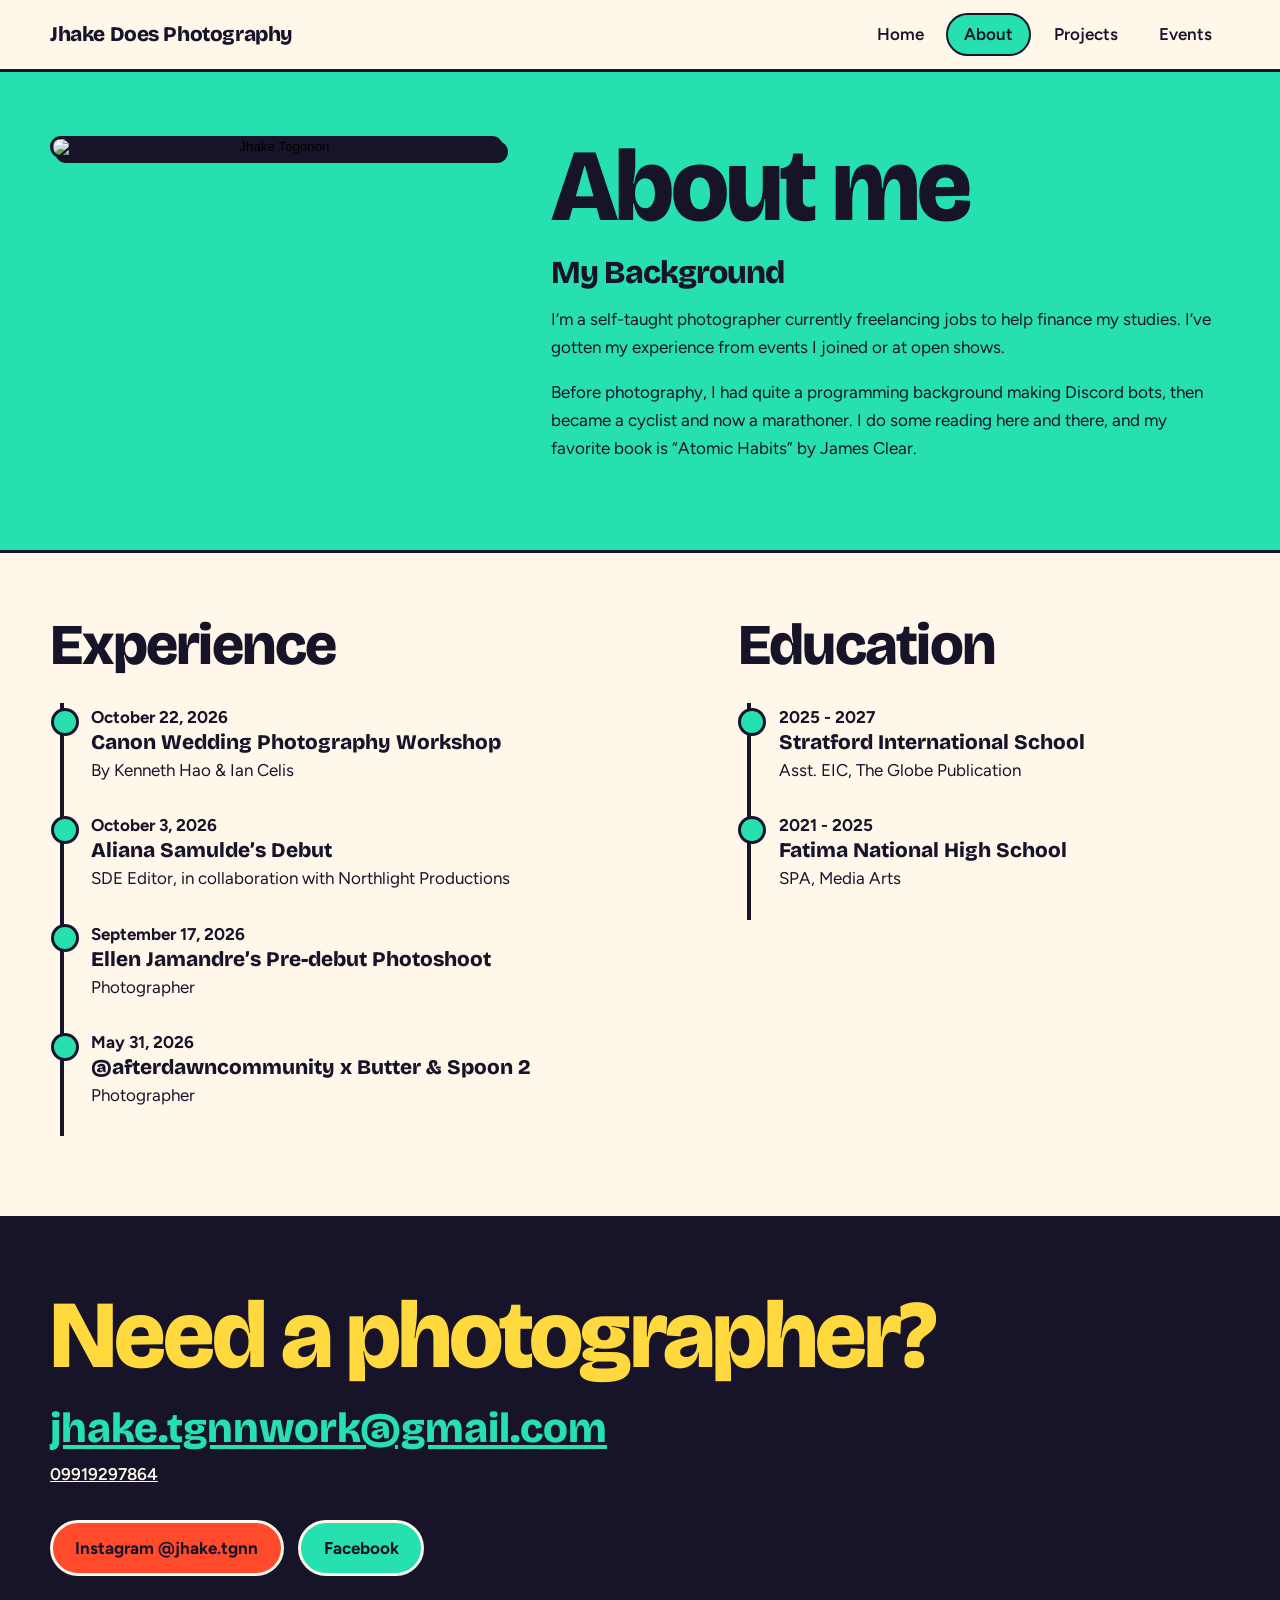
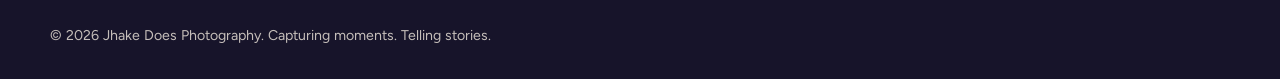
==== about.html @ 031a36fd "First push" ====
<!doctype html>
<html lang="en">
<head>
<meta charset="utf-8">
<meta name="viewport" content="width=device-width, initial-scale=1">
<title>About – Jhake Does Photography</title>
<meta name="description" content="Self-taught photographer freelancing to fund his studies.">
<meta property="og:title" content="About – Jhake Does Photography">
<meta property="og:description" content="Self-taught photographer freelancing to fund his studies.">
<meta property="og:type" content="website">
<link rel="preconnect" href="https://fonts.googleapis.com">
<link rel="preconnect" href="https://fonts.gstatic.com" crossorigin>
<link href="https://fonts.googleapis.com/css2?family=Bricolage+Grotesque:opsz,wght@12..96,700;12..96,800&family=Figtree:wght@400;600;700&display=swap" rel="stylesheet">
<link rel="stylesheet" href="style.css">
</head>
<body data-page="about">
<div id="root"></div>
<noscript><p style="padding:2rem">This site needs JavaScript turned on to show its content.</p></noscript>
<script src="content.js"></script>
<script src="app.js"></script>
</body>
</html>
---- style.css ----
/* Colours live here. Change a hex value and the whole site follows. */
:root{
  --ink:#17142a; --paper:#fff7ea;
  --tomato:#ff4b2b; --violet:#5a2dff; --butter:#ffd93d; --mint:#27e0b0; --pink:#ff9ad5;
  --accent:var(--tomato);
}
body[data-page=about]{--accent:var(--mint)}
body[data-page=projects]{--accent:var(--violet)}
body[data-page=events]{--accent:var(--butter)}

*{box-sizing:border-box;margin:0}
html{scroll-behavior:smooth;scroll-padding-top:5rem}
body{background:var(--paper);color:var(--ink);font:400 1.0625rem/1.65 "Figtree",system-ui,sans-serif}
h1,h2,h3{font-family:"Bricolage Grotesque","Figtree",sans-serif;line-height:1;letter-spacing:-.03em;font-weight:800}
h2{font-size:clamp(2.2rem,5vw,3.6rem)}
img{display:block;max-width:100%}
a{color:inherit}
:focus-visible{outline:3px solid var(--violet);outline-offset:3px}
.wrap{width:min(1180px,100% - 2.5rem);margin-inline:auto}

/* Navigation */
.nav{position:sticky;top:0;z-index:20;background:var(--paper);border-bottom:3px solid var(--ink)}
.nav .wrap{display:flex;align-items:center;justify-content:space-between;gap:.6rem 1rem;padding:.8rem 0;flex-wrap:wrap}
.brand{font:800 1.3rem "Bricolage Grotesque",sans-serif;letter-spacing:-.02em;text-decoration:none}
.nav ul{display:flex;gap:.3rem;list-style:none;padding:0;flex-wrap:wrap}
.nav li a{display:block;padding:.35rem 1rem;border:2px solid transparent;border-radius:99px;font-weight:600;text-decoration:none}
.nav li a:hover{border-color:var(--ink)}
.nav li a[aria-current]{background:var(--accent);border-color:var(--ink)}
body[data-page=projects] .nav li a[aria-current]{color:#fff}

/* Buttons */
.btns{display:flex;flex-wrap:wrap;gap:.9rem;margin-top:2rem}
.btn{display:inline-block;padding:.7rem 1.4rem;border:3px solid var(--ink);border-radius:99px;background:var(--tomato);color:var(--ink);font-weight:700;text-decoration:none;box-shadow:4px 4px 0 var(--ink);transition:transform .15s,box-shadow .15s}
.btn:hover{transform:translate(-2px,-2px);box-shadow:6px 6px 0 var(--ink)}
.btn.alt{background:var(--mint)}
.btn.ghost{background:var(--paper)}

/* Home hero */
.hero{background:var(--violet);color:#fff;border-bottom:3px solid var(--ink);overflow:hidden}
.hero .wrap{display:grid;grid-template-columns:1.1fr .9fr;gap:2rem;align-items:center;padding:4.5rem 0 5.5rem}
.hero h1{font-size:clamp(3.6rem,9.5vw,8rem);color:var(--butter);line-height:.92}
.lede{font:600 clamp(1.2rem,2.4vw,1.7rem)/1.3 "Bricolage Grotesque",sans-serif;margin-top:1.2rem}
.roles{display:flex;flex-wrap:wrap;gap:.6rem;margin-top:1.4rem}
.roles span{background:var(--mint);color:var(--ink);border:3px solid var(--ink);border-radius:99px;padding:.15rem .9rem;font-weight:700;transform:rotate(-2deg)}
.roles span:nth-child(2){background:var(--pink);transform:rotate(2deg)}
.roles span:nth-child(3){background:var(--butter)}
.collage{position:relative;height:min(520px,90vw)}
.collage img{position:absolute;width:56%;aspect-ratio:4/5;object-fit:cover;border:10px solid #fff;outline:3px solid var(--ink);box-shadow:8px 8px 0 var(--ink);transform:rotate(var(--r));transition:transform .3s;animation:drop .8s cubic-bezier(.2,.8,.2,1) backwards}
.collage img:hover{transform:rotate(0) scale(1.03);z-index:3}
.c0{--r:-6deg;top:0;left:0}
.c1{--r:5deg;top:14%;right:0;animation-delay:.12s!important}
.c2{--r:-2deg;bottom:0;left:20%;animation-delay:.24s!important}
@keyframes drop{from{opacity:0;transform:translateY(50px) rotate(0)}}

/* Marquee strip */
.marquee{background:var(--butter);border-bottom:3px solid var(--ink);overflow:hidden;white-space:nowrap}
.marquee div{display:inline-flex;animation:mq 30s linear infinite}
.marquee span{font:800 1.5rem "Bricolage Grotesque",sans-serif;padding:.7rem 0 .7rem 1.5rem}
.marquee span::after{content:"✺";margin-left:1.5rem;color:var(--tomato)}
@keyframes mq{to{transform:translateX(-50%)}}

/* Sections and photo walls */
.sec{padding:4.5rem 0}
.masonry{columns:3 260px;column-gap:1.1rem;margin-top:2rem}
.ph{display:block;width:100%;margin:0 0 1.1rem;padding:0;border:3px solid var(--ink);border-radius:18px;overflow:hidden;background:var(--ink);box-shadow:5px 5px 0 var(--ink);break-inside:avoid;cursor:zoom-in;transition:transform .2s,box-shadow .2s}
.ph:hover{transform:translate(-2px,-2px);box-shadow:8px 8px 0 var(--ink)}
.ph img{width:100%;height:auto}

/* Latest work cards */
.latest{background:var(--pink);border-block:3px solid var(--ink)}
.feats{display:grid;grid-template-columns:repeat(auto-fit,minmax(300px,1fr));gap:1.6rem;margin-top:2rem}
.feat{display:flex;flex-direction:column;background:var(--mint);border:3px solid var(--ink);border-radius:24px;overflow:hidden;box-shadow:6px 6px 0 var(--ink);text-decoration:none;transition:transform .2s,box-shadow .2s}
.feat:hover{transform:translate(-2px,-2px);box-shadow:9px 9px 0 var(--ink)}
.feat.e{background:var(--butter)}
.feat img{width:100%;aspect-ratio:16/10;object-fit:cover;border-bottom:3px solid var(--ink)}
.feat div{padding:1.2rem 1.4rem 1.5rem}
.feat h3{font-size:1.7rem;margin:.4rem 0 .5rem}
.feat small{font-weight:600}

/* About */
.aboutTop{background:var(--mint);border-bottom:3px solid var(--ink)}
.about{display:grid;grid-template-columns:.8fr 1.2fr;gap:3rem;align-items:start;padding:4rem 0 4.5rem}
.about h1{font-size:clamp(3.2rem,8vw,6.5rem);margin-bottom:1.2rem}
.h-sm{font-size:clamp(1.5rem,3vw,2rem);margin-bottom:1rem}
.about p{max-width:60ch;margin-bottom:1rem}
.two{display:grid;grid-template-columns:1.3fr 1fr;gap:3rem;padding:4rem 0 5rem}
.tl{list-style:none;padding:0;margin:1.8rem 0 0 .6rem;border-left:4px solid var(--ink)}
.tl li{position:relative;display:grid;padding:0 0 1.7rem 1.7rem}
.tl li::before{content:"";position:absolute;left:-13px;top:.3rem;width:22px;height:22px;border-radius:50%;background:var(--accent);border:3px solid var(--ink)}
.tl time{font-weight:700}
.tl strong{font:800 1.3rem/1.2 "Bricolage Grotesque",sans-serif}

/* Projects and events */
.phead{background:var(--accent);border-bottom:3px solid var(--ink);padding:4.5rem 0 3.5rem}
body[data-page=projects] .phead{color:#fff}
.phead h1{font-size:clamp(3.6rem,12vw,9rem)}
.phead p{font:600 1.4rem/1.35 "Bricolage Grotesque",sans-serif;margin-top:1rem;max-width:36ch}
.story{background:var(--bg);color:var(--fg);border-bottom:3px solid var(--ink);padding:4.5rem 0}
.b-violet{--bg:var(--violet);--fg:#fff}
.b-mint{--bg:var(--mint);--fg:var(--ink)}
.b-butter{--bg:var(--butter);--fg:var(--ink)}
.b-pink{--bg:var(--pink);--fg:var(--ink)}
.b-tomato{--bg:var(--tomato);--fg:var(--ink)}
.story time{display:inline-block;margin-bottom:1rem;padding:.15rem .9rem;border-radius:99px;background:var(--ink);color:var(--paper);font-weight:600;font-size:.95rem}
.story h2{font-size:clamp(2.4rem,6vw,4.8rem);max-width:18ch}
.story .sub{font:600 1.35rem/1.35 "Bricolage Grotesque",sans-serif;max-width:42ch;margin:.9rem 0 1.2rem}
.story .body{max-width:62ch}
.story .body p{margin-bottom:.9rem}
.part{margin-top:3.5rem}
.part h3{font-size:clamp(1.6rem,3.4vw,2.4rem);max-width:26ch;margin-bottom:.8rem}

/* Footer */
.foot{background:var(--ink);color:var(--paper);padding:4.5rem 0 2rem}
.foot h2{font-size:clamp(2.6rem,8vw,6rem);color:var(--butter)}
.foot .mail{display:inline-block;margin-top:1.2rem;font:800 clamp(1.3rem,4vw,2.6rem) "Bricolage Grotesque",sans-serif;color:var(--mint);overflow-wrap:anywhere}
.foot .meta{margin-top:.4rem;font-weight:600}
.foot .btn{box-shadow:none;border-color:var(--paper)}
.foot small{display:block;margin-top:3rem;opacity:.75}

/* Photo viewer */
.lb{position:fixed;inset:0;z-index:50;display:none;place-items:center;padding:1rem;background:rgba(23,20,42,.95)}
.lb.on{display:grid}
.lb img{max-width:min(94vw,1200px);max-height:88vh;border:3px solid var(--paper);border-radius:12px}
.lb button{position:absolute;width:3rem;height:3rem;border:3px solid var(--ink);border-radius:50%;background:var(--butter);font-size:1.4rem;line-height:1;cursor:pointer}
.lb .x{top:1rem;right:1rem}
.lb .p{left:1rem;top:50%}
.lb .n{right:1rem;top:50%}

@media (max-width:820px){
  .hero .wrap,.about,.two{grid-template-columns:1fr}
  .hero .wrap{padding:3rem 0 4rem}
  .sec,.story{padding:3.2rem 0}
  .lb .p,.lb .n{top:auto;bottom:1rem}
}
@media (prefers-reduced-motion:reduce){
  *{animation:none!important;transition:none!important;scroll-behavior:auto}
}
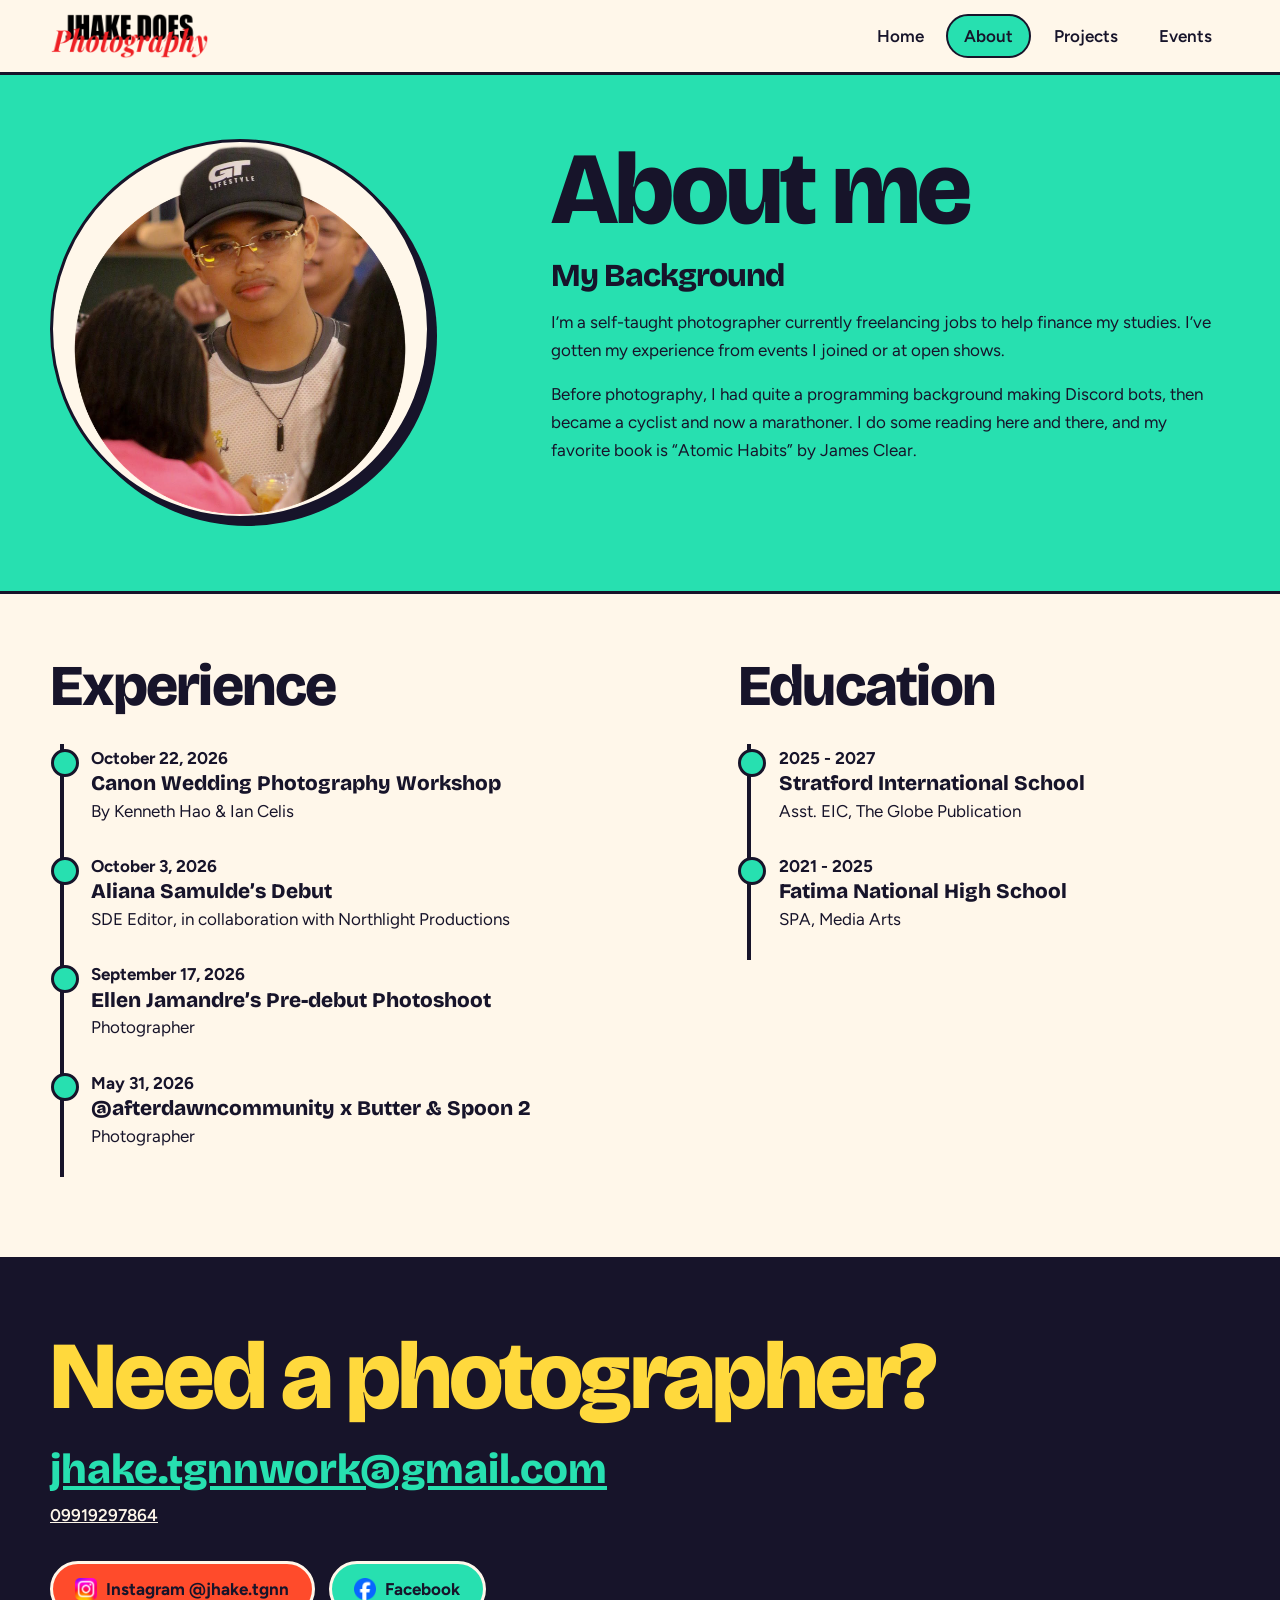
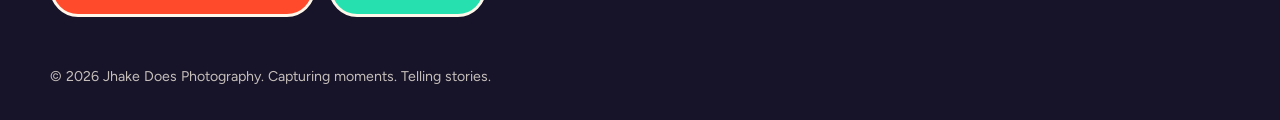
==== commit 33c559fa: "Images imported" ====
--- a/about.html
+++ b/about.html
@@ -2,7 +2,9 @@
 <html lang="en">
 <head>
 <meta charset="utf-8">
-<meta name="viewport" content="width=device-width, initial-scale=1">
+<meta name="viewport" content="width=device-width, initial-scale=1, viewport-fit=cover">
+<meta name="theme-color" content="#fff7ea">
+<link rel="icon" href="images/profile.png">
 <title>About – Jhake Does Photography</title>
 <meta name="description" content="Self-taught photographer freelancing to fund his studies.">
 <meta property="og:title" content="About – Jhake Does Photography">
--- a/style.css
+++ b/style.css
@@ -126,12 +126,66 @@
 .lb .p{left:1rem;top:50%}
 .lb .n{right:1rem;top:50%}
 
+/* Logo, avatar, icons, custom pages */
+.brand{display:flex;align-items:center}
+.logo{height:46px;width:auto}
+.avatar{width:min(100%,380px);aspect-ratio:1;object-fit:cover;border:3px solid var(--ink);border-radius:50%;background:var(--paper);box-shadow:7px 7px 0 var(--ink)}
+.btn img{display:inline-block;vertical-align:-5px;margin-right:.55rem}
+.ph[hidden]{display:none}
+.blocks>*+*{margin-top:1.6rem}
+.blocks .body{max-width:62ch}
+.blocks .body p{margin-bottom:.9rem}
+.collage.solo{height:auto}
+.collage.solo img{position:relative;width:min(78%,420px);margin:0 auto;--r:-3deg}
+.noscroll{overflow:hidden}
+.nav{padding-top:env(safe-area-inset-top)}
+.foot{padding-bottom:calc(2rem + env(safe-area-inset-bottom))}
+.btn,.nav li a{min-height:44px}
+.nav li a{display:flex;align-items:center}
+.btn{display:inline-flex;align-items:center;justify-content:center}
+.feats{grid-template-columns:repeat(auto-fit,minmax(min(100%,300px),1fr))}
+
+/* Tablets and phones */
 @media (max-width:820px){
   .hero .wrap,.about,.two{grid-template-columns:1fr}
-  .hero .wrap{padding:3rem 0 4rem}
+  .hero .wrap{padding:2.8rem 0 3.8rem;gap:2.6rem}
+  .hero h1{font-size:clamp(3rem,15vw,5.5rem)}
+  .collage{height:auto;aspect-ratio:1/1.05;max-width:460px;width:100%;margin-inline:auto}
+  .about{padding:2.5rem 0 3rem;gap:2rem}
+  .avatar{width:min(70%,300px);margin-inline:auto;display:block}
+  .two{gap:2.5rem;padding:3rem 0}
   .sec,.story{padding:3.2rem 0}
-  .lb .p,.lb .n{top:auto;bottom:1rem}
+  .phead{padding:3rem 0 2.4rem}
+  .lb .p,.lb .n{top:auto;bottom:1.2rem}
+}
+@media (max-width:560px){
+  body{font-size:1rem}
+  .wrap{width:calc(100% - 2rem)}
+  .nav .wrap{flex-direction:column;align-items:stretch;gap:.2rem;padding:.55rem 0 .35rem}
+  .brand{justify-content:center}
+  .logo{height:38px}
+  .nav ul{flex-wrap:nowrap;overflow-x:auto;margin-inline:0;padding:.2rem 0 .5rem;scrollbar-width:none}
+  .nav ul::-webkit-scrollbar{display:none}
+  .nav li{flex:0 0 auto}
+  .nav li a{padding:.3rem .95rem}
+  .btns{flex-direction:column;align-items:stretch}
+  .btn{width:100%;text-align:center}
+  .masonry{columns:2 130px;column-gap:.7rem}
+  .ph{margin-bottom:.7rem;border-width:2px;border-radius:12px;box-shadow:3px 3px 0 var(--ink)}
+  .ph:hover{transform:none;box-shadow:3px 3px 0 var(--ink)}
+  .roles span{font-size:.95rem}
+  .marquee span{font-size:1.2rem;padding-block:.55rem}
+  .story h2{font-size:clamp(2.1rem,10vw,3rem)}
+  .story .sub,.phead p{font-size:1.15rem}
+  .part{margin-top:2.6rem}
+  .feat{border-radius:18px;box-shadow:4px 4px 0 var(--ink)}
+  .tl{margin-left:.4rem}
+  .foot{padding-top:3.2rem}
+  .foot .btn{width:100%}
+  .lb{padding:.5rem}
+  .lb img{max-width:100%;max-height:80vh}
 }
 @media (prefers-reduced-motion:reduce){
   *{animation:none!important;transition:none!important;scroll-behavior:auto}
 }
+html{overflow-x:clip}
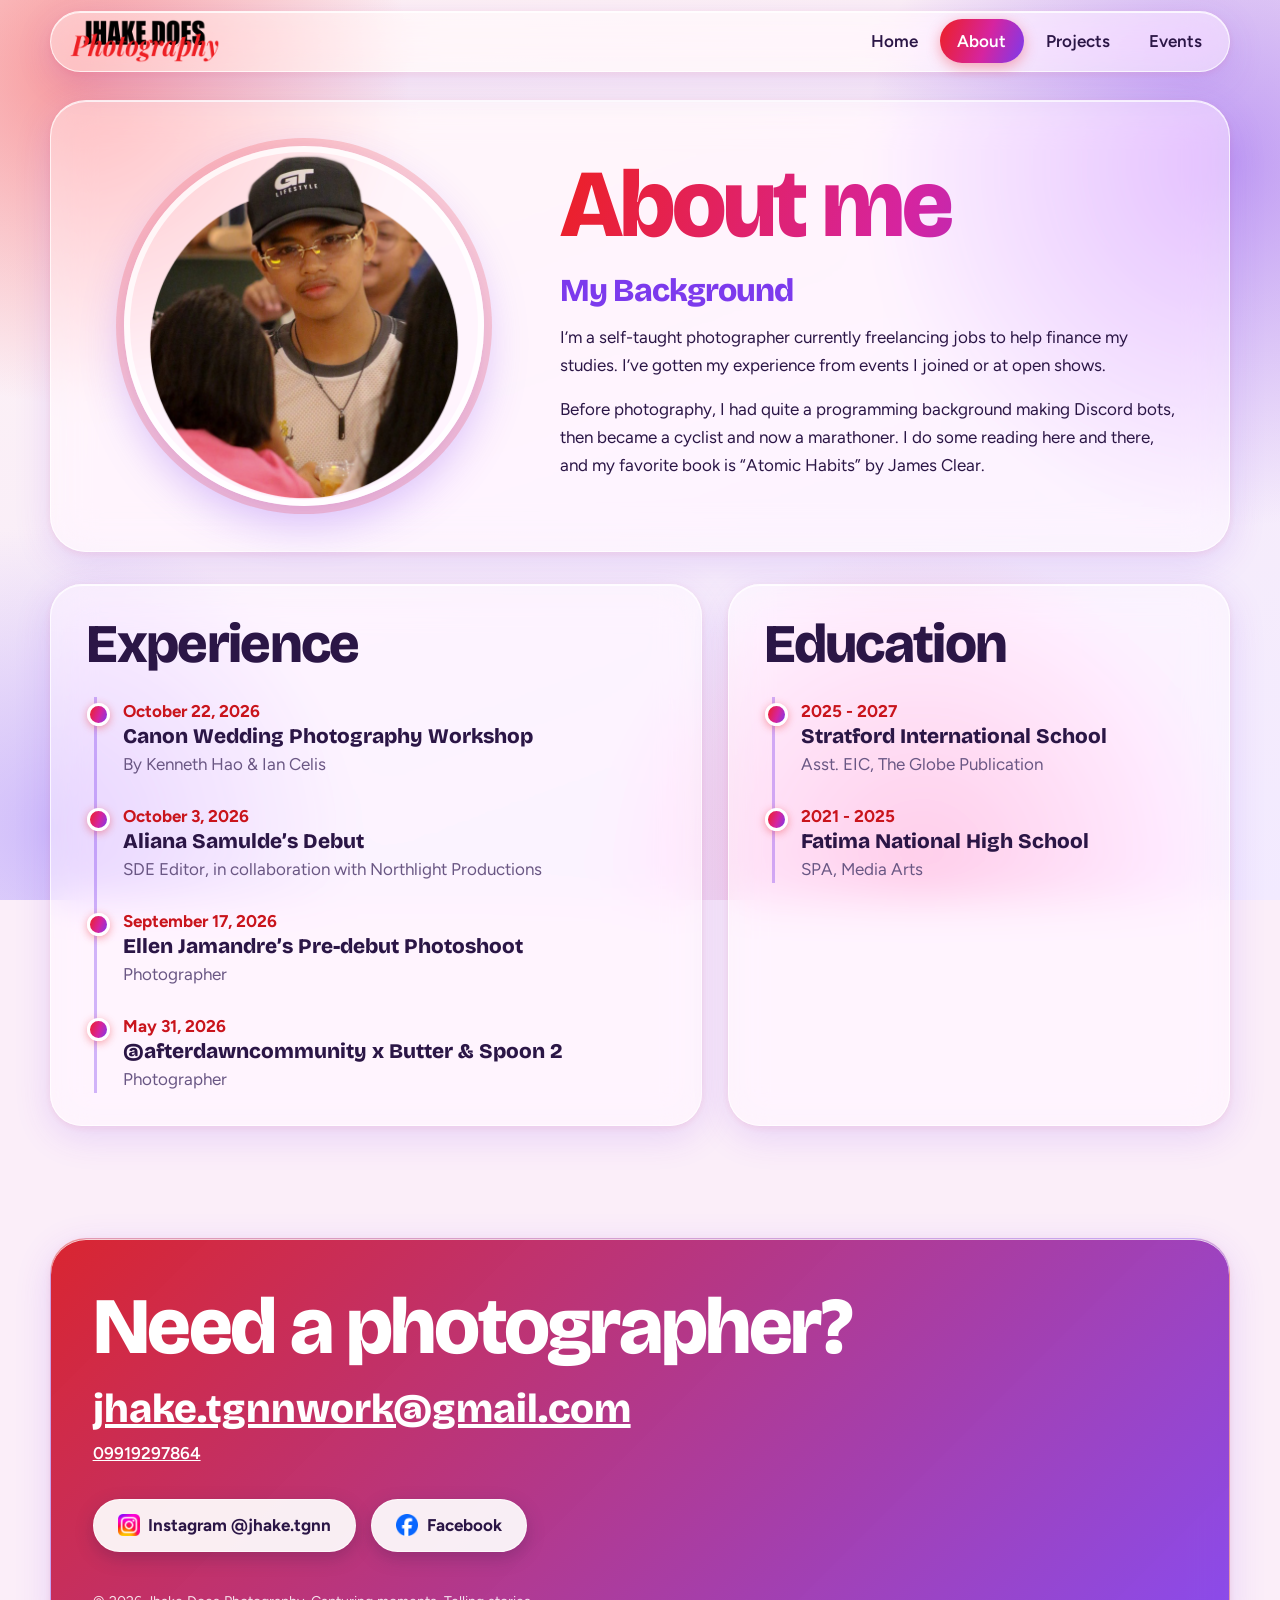
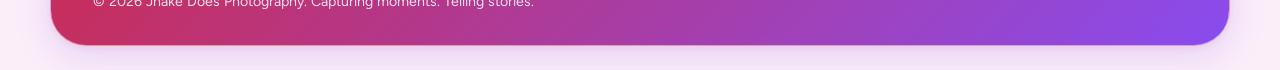
==== commit ba0be5fe: "Previews" ====
--- a/about.html
+++ b/about.html
@@ -3,13 +3,25 @@
 <head>
 <meta charset="utf-8">
 <meta name="viewport" content="width=device-width, initial-scale=1, viewport-fit=cover">
-<meta name="theme-color" content="#fff7ea">
 <link rel="icon" href="images/profile.png">
 <title>About – Jhake Does Photography</title>
-<meta name="description" content="Self-taught photographer freelancing to fund his studies.">
+<meta name="description" content="Self-taught photographer freelancing to fund his studies. Portrait, event and street photography.">
+<meta name="theme-color" content="#ed2024">
+<link rel="canonical" href="https://jhakemc.github.io/shotbyjhake/about.html">
+<meta property="og:site_name" content="Jhake Does Photography">
+<meta property="og:type" content="website">
+<meta property="og:url" content="https://jhakemc.github.io/shotbyjhake/about.html">
 <meta property="og:title" content="About – Jhake Does Photography">
-<meta property="og:description" content="Self-taught photographer freelancing to fund his studies.">
-<meta property="og:type" content="website">
+<meta property="og:description" content="Self-taught photographer freelancing to fund his studies. Portrait, event and street photography.">
+<meta property="og:image" content="https://jhakemc.github.io/shotbyjhake/images/og-about.jpg">
+<meta property="og:image:type" content="image/jpeg">
+<meta property="og:image:width" content="1200">
+<meta property="og:image:height" content="630">
+<meta property="og:image:alt" content="Jhake Does Photography: glass-style card with Jhake Togonon, portrait, event and street photographer">
+<meta name="twitter:card" content="summary_large_image">
+<meta name="twitter:title" content="About – Jhake Does Photography">
+<meta name="twitter:description" content="Self-taught photographer freelancing to fund his studies. Portrait, event and street photography.">
+<meta name="twitter:image" content="https://jhakemc.github.io/shotbyjhake/images/og-about.jpg">
 <link rel="preconnect" href="https://fonts.googleapis.com">
 <link rel="preconnect" href="https://fonts.gstatic.com" crossorigin>
 <link href="https://fonts.googleapis.com/css2?family=Bricolage+Grotesque:opsz,wght@12..96,700;12..96,800&family=Figtree:wght@400;600;700&display=swap" rel="stylesheet">
--- a/style.css
+++ b/style.css
@@ -1,191 +1,195 @@
-/* Colours live here. Change a hex value and the whole site follows. */
+/* Glassmorphism theme. Change the colours here and the whole site follows. */
 :root{
-  --ink:#17142a; --paper:#fff7ea;
-  --tomato:#ff4b2b; --violet:#5a2dff; --butter:#ffd93d; --mint:#27e0b0; --pink:#ff9ad5;
-  --accent:var(--tomato);
+  --red:#ed2024; --red-d:#c9141c; --violet:#7c3aed; --rose:#ff5c8a; --lilac:#b79cff;
+  --ink:#2b1646; --muted:#6a5784;
+  --glass:rgba(255,255,255,.42); --glass-line:rgba(255,255,255,.72);
+  --shadow:0 10px 36px rgba(124,58,237,.16),0 2px 8px rgba(237,32,36,.08);
+  --grad:linear-gradient(110deg,var(--red) 0%,#d6249f 55%,var(--violet) 100%);
 }
-body[data-page=about]{--accent:var(--mint)}
-body[data-page=projects]{--accent:var(--violet)}
-body[data-page=events]{--accent:var(--butter)}
-
 *{box-sizing:border-box;margin:0}
-html{scroll-behavior:smooth;scroll-padding-top:5rem}
-body{background:var(--paper);color:var(--ink);font:400 1.0625rem/1.65 "Figtree",system-ui,sans-serif}
+html{scroll-behavior:smooth;scroll-padding-top:6rem;overflow-x:clip}
+body{background:#fbeef9;color:var(--ink);font:400 1.0625rem/1.65 "Figtree",system-ui,sans-serif;min-height:100vh}
+body::before{content:"";position:fixed;inset:0;z-index:-1;background:
+  radial-gradient(42vmax 42vmax at 6% 8%,rgba(237,32,36,.42),transparent 62%),
+  radial-gradient(46vmax 46vmax at 96% 18%,rgba(124,58,237,.46),transparent 62%),
+  radial-gradient(40vmax 40vmax at 72% 96%,rgba(255,92,138,.38),transparent 62%),
+  radial-gradient(38vmax 38vmax at 4% 92%,rgba(167,139,250,.5),transparent 62%),
+  linear-gradient(160deg,#fff2f3,#f2eaff)}
 h1,h2,h3{font-family:"Bricolage Grotesque","Figtree",sans-serif;line-height:1;letter-spacing:-.03em;font-weight:800}
-h2{font-size:clamp(2.2rem,5vw,3.6rem)}
+h2{font-size:clamp(2.1rem,5vw,3.4rem)}
 img{display:block;max-width:100%}
 a{color:inherit}
 :focus-visible{outline:3px solid var(--violet);outline-offset:3px}
 .wrap{width:min(1180px,100% - 2.5rem);margin-inline:auto}
+.grad,.hero h1,.phead h1,.foot h2{background:var(--grad);-webkit-background-clip:text;background-clip:text;color:transparent}
 
-/* Navigation */
-.nav{position:sticky;top:0;z-index:20;background:var(--paper);border-bottom:3px solid var(--ink)}
-.nav .wrap{display:flex;align-items:center;justify-content:space-between;gap:.6rem 1rem;padding:.8rem 0;flex-wrap:wrap}
-.brand{font:800 1.3rem "Bricolage Grotesque",sans-serif;letter-spacing:-.02em;text-decoration:none}
-.nav ul{display:flex;gap:.3rem;list-style:none;padding:0;flex-wrap:wrap}
-.nav li a{display:block;padding:.35rem 1rem;border:2px solid transparent;border-radius:99px;font-weight:600;text-decoration:none}
-.nav li a:hover{border-color:var(--ink)}
-.nav li a[aria-current]{background:var(--accent);border-color:var(--ink)}
-body[data-page=projects] .nav li a[aria-current]{color:#fff}
+/* Glass surfaces */
+.glass,.nav .wrap,.marquee,.feat,.story .wrap,.aboutTop .wrap,.two>div,.foot .wrap{
+  background:var(--glass);border:1px solid var(--glass-line);box-shadow:var(--shadow),inset 0 1px 0 rgba(255,255,255,.8);
+  -webkit-backdrop-filter:blur(20px) saturate(170%);backdrop-filter:blur(20px) saturate(170%)}
+@supports not ((backdrop-filter:blur(1px)) or (-webkit-backdrop-filter:blur(1px))){
+  .glass,.nav .wrap,.marquee,.feat,.story .wrap,.aboutTop .wrap,.two>div{background:rgba(255,255,255,.88)}}
+
+/* Navigation: floating glass bar */
+.nav{position:sticky;top:0;z-index:20;padding:calc(.7rem + env(safe-area-inset-top)) 0 .3rem}
+.nav .wrap{display:flex;align-items:center;justify-content:space-between;gap:.5rem 1rem;flex-wrap:wrap;padding:.45rem .6rem .45rem 1.1rem;border-radius:999px}
+.brand{display:flex;align-items:center;text-decoration:none;font:800 1.2rem "Bricolage Grotesque",sans-serif}
+.logo{height:44px;width:auto}
+.nav ul{display:flex;gap:.25rem;list-style:none;padding:0;flex-wrap:wrap}
+.nav li a{display:flex;align-items:center;min-height:44px;padding:.3rem 1.1rem;border-radius:99px;font-weight:600;text-decoration:none;transition:background .2s,color .2s}
+.nav li a:hover{background:rgba(255,255,255,.7)}
+.nav li a[aria-current]{background:var(--grad);color:#fff;box-shadow:0 4px 14px rgba(237,32,36,.35)}
 
 /* Buttons */
 .btns{display:flex;flex-wrap:wrap;gap:.9rem;margin-top:2rem}
-.btn{display:inline-block;padding:.7rem 1.4rem;border:3px solid var(--ink);border-radius:99px;background:var(--tomato);color:var(--ink);font-weight:700;text-decoration:none;box-shadow:4px 4px 0 var(--ink);transition:transform .15s,box-shadow .15s}
-.btn:hover{transform:translate(-2px,-2px);box-shadow:6px 6px 0 var(--ink)}
-.btn.alt{background:var(--mint)}
-.btn.ghost{background:var(--paper)}
+.btn{display:inline-flex;align-items:center;justify-content:center;min-height:48px;padding:.7rem 1.5rem;border:1px solid rgba(255,255,255,.6);border-radius:99px;background:linear-gradient(135deg,#f23a3d,var(--red-d));color:#fff;font-weight:700;text-decoration:none;box-shadow:0 8px 22px rgba(237,32,36,.35),inset 0 1px 0 rgba(255,255,255,.45);transition:transform .18s,box-shadow .18s}
+.btn:hover{transform:translateY(-2px);box-shadow:0 12px 28px rgba(237,32,36,.42),inset 0 1px 0 rgba(255,255,255,.45)}
+.btn.alt{background:linear-gradient(135deg,#9a62f5,#6527d6);box-shadow:0 8px 22px rgba(124,58,237,.35),inset 0 1px 0 rgba(255,255,255,.45)}
+.btn.ghost{background:rgba(255,255,255,.55);color:var(--ink);box-shadow:var(--shadow);-webkit-backdrop-filter:blur(14px);backdrop-filter:blur(14px)}
+.btn img{display:inline-block;margin-right:.55rem}
 
 /* Home hero */
-.hero{background:var(--violet);color:#fff;border-bottom:3px solid var(--ink);overflow:hidden}
-.hero .wrap{display:grid;grid-template-columns:1.1fr .9fr;gap:2rem;align-items:center;padding:4.5rem 0 5.5rem}
-.hero h1{font-size:clamp(3.6rem,9.5vw,8rem);color:var(--butter);line-height:.92}
-.lede{font:600 clamp(1.2rem,2.4vw,1.7rem)/1.3 "Bricolage Grotesque",sans-serif;margin-top:1.2rem}
+.hero .wrap{display:grid;grid-template-columns:1.1fr .9fr;gap:2rem;align-items:center;padding:3.5rem 0 4.5rem}
+.hero h1{font-size:clamp(3.6rem,9.5vw,8rem);line-height:.92;padding-bottom:.08em}
+.lede{font:600 clamp(1.2rem,2.4vw,1.7rem)/1.3 "Bricolage Grotesque",sans-serif;margin-top:1.2rem;color:var(--ink)}
 .roles{display:flex;flex-wrap:wrap;gap:.6rem;margin-top:1.4rem}
-.roles span{background:var(--mint);color:var(--ink);border:3px solid var(--ink);border-radius:99px;padding:.15rem .9rem;font-weight:700;transform:rotate(-2deg)}
-.roles span:nth-child(2){background:var(--pink);transform:rotate(2deg)}
-.roles span:nth-child(3){background:var(--butter)}
+.roles span{padding:.25rem 1rem;border-radius:99px;font-weight:600;background:rgba(255,255,255,.5);border:1px solid var(--glass-line);box-shadow:var(--shadow);-webkit-backdrop-filter:blur(12px);backdrop-filter:blur(12px)}
+.roles span:nth-child(1){color:var(--red-d)}
+.roles span:nth-child(2){color:var(--violet)}
+.roles span:nth-child(3){color:#c0207f}
 .collage{position:relative;height:min(520px,90vw)}
-.collage img{position:absolute;width:56%;aspect-ratio:4/5;object-fit:cover;border:10px solid #fff;outline:3px solid var(--ink);box-shadow:8px 8px 0 var(--ink);transform:rotate(var(--r));transition:transform .3s;animation:drop .8s cubic-bezier(.2,.8,.2,1) backwards}
+.collage img{position:absolute;width:56%;aspect-ratio:4/5;object-fit:cover;border:8px solid rgba(255,255,255,.7);border-radius:26px;box-shadow:0 18px 44px rgba(124,58,237,.28);transform:rotate(var(--r));transition:transform .3s;animation:drop .8s cubic-bezier(.2,.8,.2,1) backwards}
 .collage img:hover{transform:rotate(0) scale(1.03);z-index:3}
 .c0{--r:-6deg;top:0;left:0}
 .c1{--r:5deg;top:14%;right:0;animation-delay:.12s!important}
 .c2{--r:-2deg;bottom:0;left:20%;animation-delay:.24s!important}
+.collage.solo{height:auto}
+.collage.solo img{position:relative;width:min(78%,420px);margin:0 auto;--r:-3deg}
 @keyframes drop{from{opacity:0;transform:translateY(50px) rotate(0)}}
 
 /* Marquee strip */
-.marquee{background:var(--butter);border-bottom:3px solid var(--ink);overflow:hidden;white-space:nowrap}
+.marquee{overflow:hidden;white-space:nowrap;width:min(1180px,100% - 2.5rem);margin:0 auto;border-radius:99px}
 .marquee div{display:inline-flex;animation:mq 30s linear infinite}
-.marquee span{font:800 1.5rem "Bricolage Grotesque",sans-serif;padding:.7rem 0 .7rem 1.5rem}
-.marquee span::after{content:"✺";margin-left:1.5rem;color:var(--tomato)}
+.marquee span{font:800 1.4rem "Bricolage Grotesque",sans-serif;padding:.65rem 0 .65rem 1.5rem;color:var(--violet)}
+.marquee span:nth-child(odd){color:var(--red-d)}
+.marquee span::after{content:"✦";margin-left:1.5rem;color:var(--rose)}
 @keyframes mq{to{transform:translateX(-50%)}}
 
 /* Sections and photo walls */
-.sec{padding:4.5rem 0}
-.masonry{columns:3 260px;column-gap:1.1rem;margin-top:2rem}
-.ph{display:block;width:100%;margin:0 0 1.1rem;padding:0;border:3px solid var(--ink);border-radius:18px;overflow:hidden;background:var(--ink);box-shadow:5px 5px 0 var(--ink);break-inside:avoid;cursor:zoom-in;transition:transform .2s,box-shadow .2s}
-.ph:hover{transform:translate(-2px,-2px);box-shadow:8px 8px 0 var(--ink)}
-.ph img{width:100%;height:auto}
+.sec{padding:4.2rem 0 1rem}
+.masonry{columns:3 260px;column-gap:1.1rem;margin-top:1.8rem}
+.ph{display:block;width:100%;margin:0 0 1.1rem;padding:6px;border:1px solid var(--glass-line);border-radius:24px;background:rgba(255,255,255,.5);box-shadow:var(--shadow);break-inside:avoid;cursor:zoom-in;overflow:hidden;transition:transform .2s,box-shadow .2s}
+.ph:hover{transform:translateY(-3px);box-shadow:0 16px 40px rgba(124,58,237,.26)}
+.ph img{width:100%;height:auto;border-radius:18px}
+.ph[hidden]{display:none}
 
-/* Latest work cards */
-.latest{background:var(--pink);border-block:3px solid var(--ink)}
-.feats{display:grid;grid-template-columns:repeat(auto-fit,minmax(300px,1fr));gap:1.6rem;margin-top:2rem}
-.feat{display:flex;flex-direction:column;background:var(--mint);border:3px solid var(--ink);border-radius:24px;overflow:hidden;box-shadow:6px 6px 0 var(--ink);text-decoration:none;transition:transform .2s,box-shadow .2s}
-.feat:hover{transform:translate(-2px,-2px);box-shadow:9px 9px 0 var(--ink)}
-.feat.e{background:var(--butter)}
-.feat img{width:100%;aspect-ratio:16/10;object-fit:cover;border-bottom:3px solid var(--ink)}
-.feat div{padding:1.2rem 1.4rem 1.5rem}
+/* Latest work */
+.feats{display:grid;grid-template-columns:repeat(auto-fit,minmax(min(100%,300px),1fr));gap:1.6rem;margin-top:1.8rem}
+.feat{display:flex;flex-direction:column;border-radius:28px;overflow:hidden;text-decoration:none;transition:transform .2s,box-shadow .2s}
+.feat:hover{transform:translateY(-4px)}
+.feat img{width:100%;aspect-ratio:16/10;object-fit:cover}
+.feat div{padding:1.2rem 1.5rem 1.6rem}
 .feat h3{font-size:1.7rem;margin:.4rem 0 .5rem}
-.feat small{font-weight:600}
+.feat small{font-weight:700;color:var(--red-d)}
+.feat.e small{color:var(--violet)}
 
 /* About */
-.aboutTop{background:var(--mint);border-bottom:3px solid var(--ink)}
-.about{display:grid;grid-template-columns:.8fr 1.2fr;gap:3rem;align-items:start;padding:4rem 0 4.5rem}
-.about h1{font-size:clamp(3.2rem,8vw,6.5rem);margin-bottom:1.2rem}
-.h-sm{font-size:clamp(1.5rem,3vw,2rem);margin-bottom:1rem}
+.aboutTop{padding-top:1.5rem}
+.about{display:grid;grid-template-columns:.8fr 1.2fr;gap:3rem;align-items:center;padding:2.8rem;border-radius:36px}
+.avatar{width:min(100%,360px);aspect-ratio:1;object-fit:cover;border-radius:50%;border:6px solid rgba(255,255,255,.75);box-shadow:0 0 0 8px rgba(237,32,36,.18),0 18px 44px rgba(124,58,237,.3);margin-inline:auto}
+.about h1{font-size:clamp(3rem,8vw,6rem);margin-bottom:1rem;background:var(--grad);-webkit-background-clip:text;background-clip:text;color:transparent;padding-bottom:.06em}
+.h-sm{font-size:clamp(1.5rem,3vw,2rem);margin-bottom:1rem;color:var(--violet)}
 .about p{max-width:60ch;margin-bottom:1rem}
-.two{display:grid;grid-template-columns:1.3fr 1fr;gap:3rem;padding:4rem 0 5rem}
-.tl{list-style:none;padding:0;margin:1.8rem 0 0 .6rem;border-left:4px solid var(--ink)}
-.tl li{position:relative;display:grid;padding:0 0 1.7rem 1.7rem}
-.tl li::before{content:"";position:absolute;left:-13px;top:.3rem;width:22px;height:22px;border-radius:50%;background:var(--accent);border:3px solid var(--ink)}
-.tl time{font-weight:700}
+.two{display:grid;grid-template-columns:1.3fr 1fr;gap:1.6rem;padding:2rem 0 4rem}
+.two>div{padding:2rem 2.2rem;border-radius:32px}
+.tl{list-style:none;padding:0;margin:1.6rem 0 0 .5rem;border-left:3px solid rgba(124,58,237,.35)}
+.tl li{position:relative;display:grid;padding:0 0 1.5rem 1.6rem}
+.tl li:last-child{padding-bottom:0}
+.tl li::before{content:"";position:absolute;left:-10px;top:.35rem;width:17px;height:17px;border-radius:50%;background:var(--grad);border:3px solid #fff;box-shadow:0 2px 8px rgba(237,32,36,.4)}
+.tl time{font-weight:700;color:var(--red-d)}
 .tl strong{font:800 1.3rem/1.2 "Bricolage Grotesque",sans-serif}
+.tl span{color:var(--muted)}
 
 /* Projects and events */
-.phead{background:var(--accent);border-bottom:3px solid var(--ink);padding:4.5rem 0 3.5rem}
-body[data-page=projects] .phead{color:#fff}
-.phead h1{font-size:clamp(3.6rem,12vw,9rem)}
-.phead p{font:600 1.4rem/1.35 "Bricolage Grotesque",sans-serif;margin-top:1rem;max-width:36ch}
-.story{background:var(--bg);color:var(--fg);border-bottom:3px solid var(--ink);padding:4.5rem 0}
-.b-violet{--bg:var(--violet);--fg:#fff}
-.b-mint{--bg:var(--mint);--fg:var(--ink)}
-.b-butter{--bg:var(--butter);--fg:var(--ink)}
-.b-pink{--bg:var(--pink);--fg:var(--ink)}
-.b-tomato{--bg:var(--tomato);--fg:var(--ink)}
-.story time{display:inline-block;margin-bottom:1rem;padding:.15rem .9rem;border-radius:99px;background:var(--ink);color:var(--paper);font-weight:600;font-size:.95rem}
-.story h2{font-size:clamp(2.4rem,6vw,4.8rem);max-width:18ch}
-.story .sub{font:600 1.35rem/1.35 "Bricolage Grotesque",sans-serif;max-width:42ch;margin:.9rem 0 1.2rem}
-.story .body{max-width:62ch}
-.story .body p{margin-bottom:.9rem}
-.part{margin-top:3.5rem}
-.part h3{font-size:clamp(1.6rem,3.4vw,2.4rem);max-width:26ch;margin-bottom:.8rem}
+.phead{padding:3.5rem 0 1.4rem}
+.phead h1{font-size:clamp(3.6rem,12vw,9rem);line-height:.95;padding-bottom:.08em}
+.phead p{font:600 1.4rem/1.35 "Bricolage Grotesque",sans-serif;margin-top:.8rem;max-width:36ch;color:var(--muted)}
+.story{padding:1.1rem 0}
+.story .wrap{padding:2.6rem;border-radius:36px;background-image:linear-gradient(135deg,var(--tint,rgba(255,255,255,.0)),rgba(255,255,255,0) 70%)}
+.b-red{--tint:rgba(237,32,36,.2)}
+.b-violet{--tint:rgba(124,58,237,.22)}
+.b-rose{--tint:rgba(255,92,138,.24)}
+.b-lilac{--tint:rgba(167,139,250,.3)}
+.story time{display:inline-block;margin-bottom:1rem;padding:.15rem 1rem;border-radius:99px;background:var(--grad);color:#fff;font-weight:700;font-size:.92rem;box-shadow:0 4px 12px rgba(237,32,36,.3)}
+.story h2{font-size:clamp(2.3rem,6vw,4.4rem);max-width:18ch}
+.story .sub{font:600 1.35rem/1.35 "Bricolage Grotesque",sans-serif;max-width:42ch;margin:.9rem 0 1.2rem;color:var(--violet)}
+.story .body,.blocks .body{max-width:62ch}
+.story .body p,.blocks .body p{margin-bottom:.9rem}
+.part{margin-top:3rem}
+.part h3{font-size:clamp(1.6rem,3.4vw,2.3rem);max-width:26ch;margin-bottom:.8rem;color:var(--red-d)}
+.blocks>*+*{margin-top:1.6rem}
 
 /* Footer */
-.foot{background:var(--ink);color:var(--paper);padding:4.5rem 0 2rem}
-.foot h2{font-size:clamp(2.6rem,8vw,6rem);color:var(--butter)}
-.foot .mail{display:inline-block;margin-top:1.2rem;font:800 clamp(1.3rem,4vw,2.6rem) "Bricolage Grotesque",sans-serif;color:var(--mint);overflow-wrap:anywhere}
+.foot{padding:3rem 0 calc(1.5rem + env(safe-area-inset-bottom))}
+.foot .wrap{padding:3rem 2.6rem 2rem;border-radius:36px;color:#fff;background:linear-gradient(135deg,rgba(214,20,31,.92),rgba(124,58,237,.9));border-color:rgba(255,255,255,.5)}
+.foot h2{font-size:clamp(2.4rem,7vw,5rem);background:none;color:#fff;-webkit-background-clip:border-box;background-clip:border-box}
+.foot .mail{display:inline-block;margin-top:1.1rem;font:800 clamp(1.3rem,4vw,2.5rem) "Bricolage Grotesque",sans-serif;overflow-wrap:anywhere}
 .foot .meta{margin-top:.4rem;font-weight:600}
-.foot .btn{box-shadow:none;border-color:var(--paper)}
-.foot small{display:block;margin-top:3rem;opacity:.75}
+.foot .btn,.foot .btn.alt{background:rgba(255,255,255,.92);color:var(--ink);box-shadow:0 6px 18px rgba(43,22,70,.25)}
+.foot small{display:block;margin-top:2.4rem;opacity:.85}
 
 /* Photo viewer */
-.lb{position:fixed;inset:0;z-index:50;display:none;place-items:center;padding:1rem;background:rgba(23,20,42,.95)}
+.lb{position:fixed;inset:0;z-index:50;display:none;place-items:center;padding:1rem;background:rgba(43,22,70,.66);-webkit-backdrop-filter:blur(14px);backdrop-filter:blur(14px)}
 .lb.on{display:grid}
-.lb img{max-width:min(94vw,1200px);max-height:88vh;border:3px solid var(--paper);border-radius:12px}
-.lb button{position:absolute;width:3rem;height:3rem;border:3px solid var(--ink);border-radius:50%;background:var(--butter);font-size:1.4rem;line-height:1;cursor:pointer}
-.lb .x{top:1rem;right:1rem}
+.lb img{max-width:min(94vw,1200px);max-height:88vh;border:6px solid rgba(255,255,255,.75);border-radius:22px;box-shadow:0 24px 60px rgba(0,0,0,.3)}
+.lb button{position:absolute;width:3rem;height:3rem;border:1px solid rgba(255,255,255,.7);border-radius:50%;background:rgba(255,255,255,.55);color:var(--ink);font-size:1.4rem;line-height:1;cursor:pointer;-webkit-backdrop-filter:blur(10px);backdrop-filter:blur(10px)}
+.lb .x{top:calc(1rem + env(safe-area-inset-top));right:1rem}
 .lb .p{left:1rem;top:50%}
 .lb .n{right:1rem;top:50%}
-
-/* Logo, avatar, icons, custom pages */
-.brand{display:flex;align-items:center}
-.logo{height:46px;width:auto}
-.avatar{width:min(100%,380px);aspect-ratio:1;object-fit:cover;border:3px solid var(--ink);border-radius:50%;background:var(--paper);box-shadow:7px 7px 0 var(--ink)}
-.btn img{display:inline-block;vertical-align:-5px;margin-right:.55rem}
-.ph[hidden]{display:none}
-.blocks>*+*{margin-top:1.6rem}
-.blocks .body{max-width:62ch}
-.blocks .body p{margin-bottom:.9rem}
-.collage.solo{height:auto}
-.collage.solo img{position:relative;width:min(78%,420px);margin:0 auto;--r:-3deg}
 .noscroll{overflow:hidden}
-.nav{padding-top:env(safe-area-inset-top)}
-.foot{padding-bottom:calc(2rem + env(safe-area-inset-bottom))}
-.btn,.nav li a{min-height:44px}
-.nav li a{display:flex;align-items:center}
-.btn{display:inline-flex;align-items:center;justify-content:center}
-.feats{grid-template-columns:repeat(auto-fit,minmax(min(100%,300px),1fr))}
 
 /* Tablets and phones */
 @media (max-width:820px){
   .hero .wrap,.about,.two{grid-template-columns:1fr}
-  .hero .wrap{padding:2.8rem 0 3.8rem;gap:2.6rem}
+  .hero .wrap{padding:2.2rem 0 3rem;gap:2.4rem}
   .hero h1{font-size:clamp(3rem,15vw,5.5rem)}
   .collage{height:auto;aspect-ratio:1/1.05;max-width:460px;width:100%;margin-inline:auto}
-  .about{padding:2.5rem 0 3rem;gap:2rem}
-  .avatar{width:min(70%,300px);margin-inline:auto;display:block}
-  .two{gap:2.5rem;padding:3rem 0}
-  .sec,.story{padding:3.2rem 0}
-  .phead{padding:3rem 0 2.4rem}
+  .about{padding:2rem 1.5rem;gap:1.6rem}
+  .avatar{width:min(70%,280px)}
+  .sec{padding-top:3rem}
+  .phead{padding:2.4rem 0 1rem}
+  .story .wrap{padding:2rem 1.5rem}
+  .two>div{padding:1.6rem 1.4rem}
+  .hero .wrap>div:first-child{text-align:center}
+  .hero .roles,.hero .btns{justify-content:center}
   .lb .p,.lb .n{top:auto;bottom:1.2rem}
 }
 @media (max-width:560px){
   body{font-size:1rem}
-  .wrap{width:calc(100% - 2rem)}
-  .nav .wrap{flex-direction:column;align-items:stretch;gap:.2rem;padding:.55rem 0 .35rem}
+  .wrap,.marquee{width:calc(100% - 1.5rem)}
+  .nav .wrap{flex-direction:column;align-items:stretch;gap:.1rem;padding:.5rem .6rem .35rem;border-radius:28px}
   .brand{justify-content:center}
   .logo{height:38px}
-  .nav ul{flex-wrap:nowrap;overflow-x:auto;margin-inline:0;padding:.2rem 0 .5rem;scrollbar-width:none}
+  .nav ul{flex-wrap:nowrap;justify-content:safe center;overflow-x:auto;padding:.2rem 0 .3rem;scrollbar-width:none}
   .nav ul::-webkit-scrollbar{display:none}
   .nav li{flex:0 0 auto}
   .nav li a{padding:.3rem .95rem}
   .btns{flex-direction:column;align-items:stretch}
-  .btn{width:100%;text-align:center}
+  .btn{width:100%}
   .masonry{columns:2 130px;column-gap:.7rem}
-  .ph{margin-bottom:.7rem;border-width:2px;border-radius:12px;box-shadow:3px 3px 0 var(--ink)}
-  .ph:hover{transform:none;box-shadow:3px 3px 0 var(--ink)}
-  .roles span{font-size:.95rem}
-  .marquee span{font-size:1.2rem;padding-block:.55rem}
-  .story h2{font-size:clamp(2.1rem,10vw,3rem)}
+  .ph{margin-bottom:.7rem;padding:4px;border-radius:18px}
+  .ph img{border-radius:14px}
+  .ph:hover{transform:none}
+  .marquee span{font-size:1.15rem;padding-block:.5rem}
+  .story .wrap{padding:1.6rem 1.15rem;border-radius:28px}
+  .story h2{font-size:clamp(2rem,10vw,2.9rem)}
   .story .sub,.phead p{font-size:1.15rem}
-  .part{margin-top:2.6rem}
-  .feat{border-radius:18px;box-shadow:4px 4px 0 var(--ink)}
-  .tl{margin-left:.4rem}
-  .foot{padding-top:3.2rem}
-  .foot .btn{width:100%}
+  .part{margin-top:2.4rem}
+  .feat{border-radius:22px}
+  .foot .wrap{padding:2.2rem 1.3rem 1.6rem;border-radius:28px}
   .lb{padding:.5rem}
   .lb img{max-width:100%;max-height:80vh}
 }
 @media (prefers-reduced-motion:reduce){
   *{animation:none!important;transition:none!important;scroll-behavior:auto}
 }
-html{overflow-x:clip}
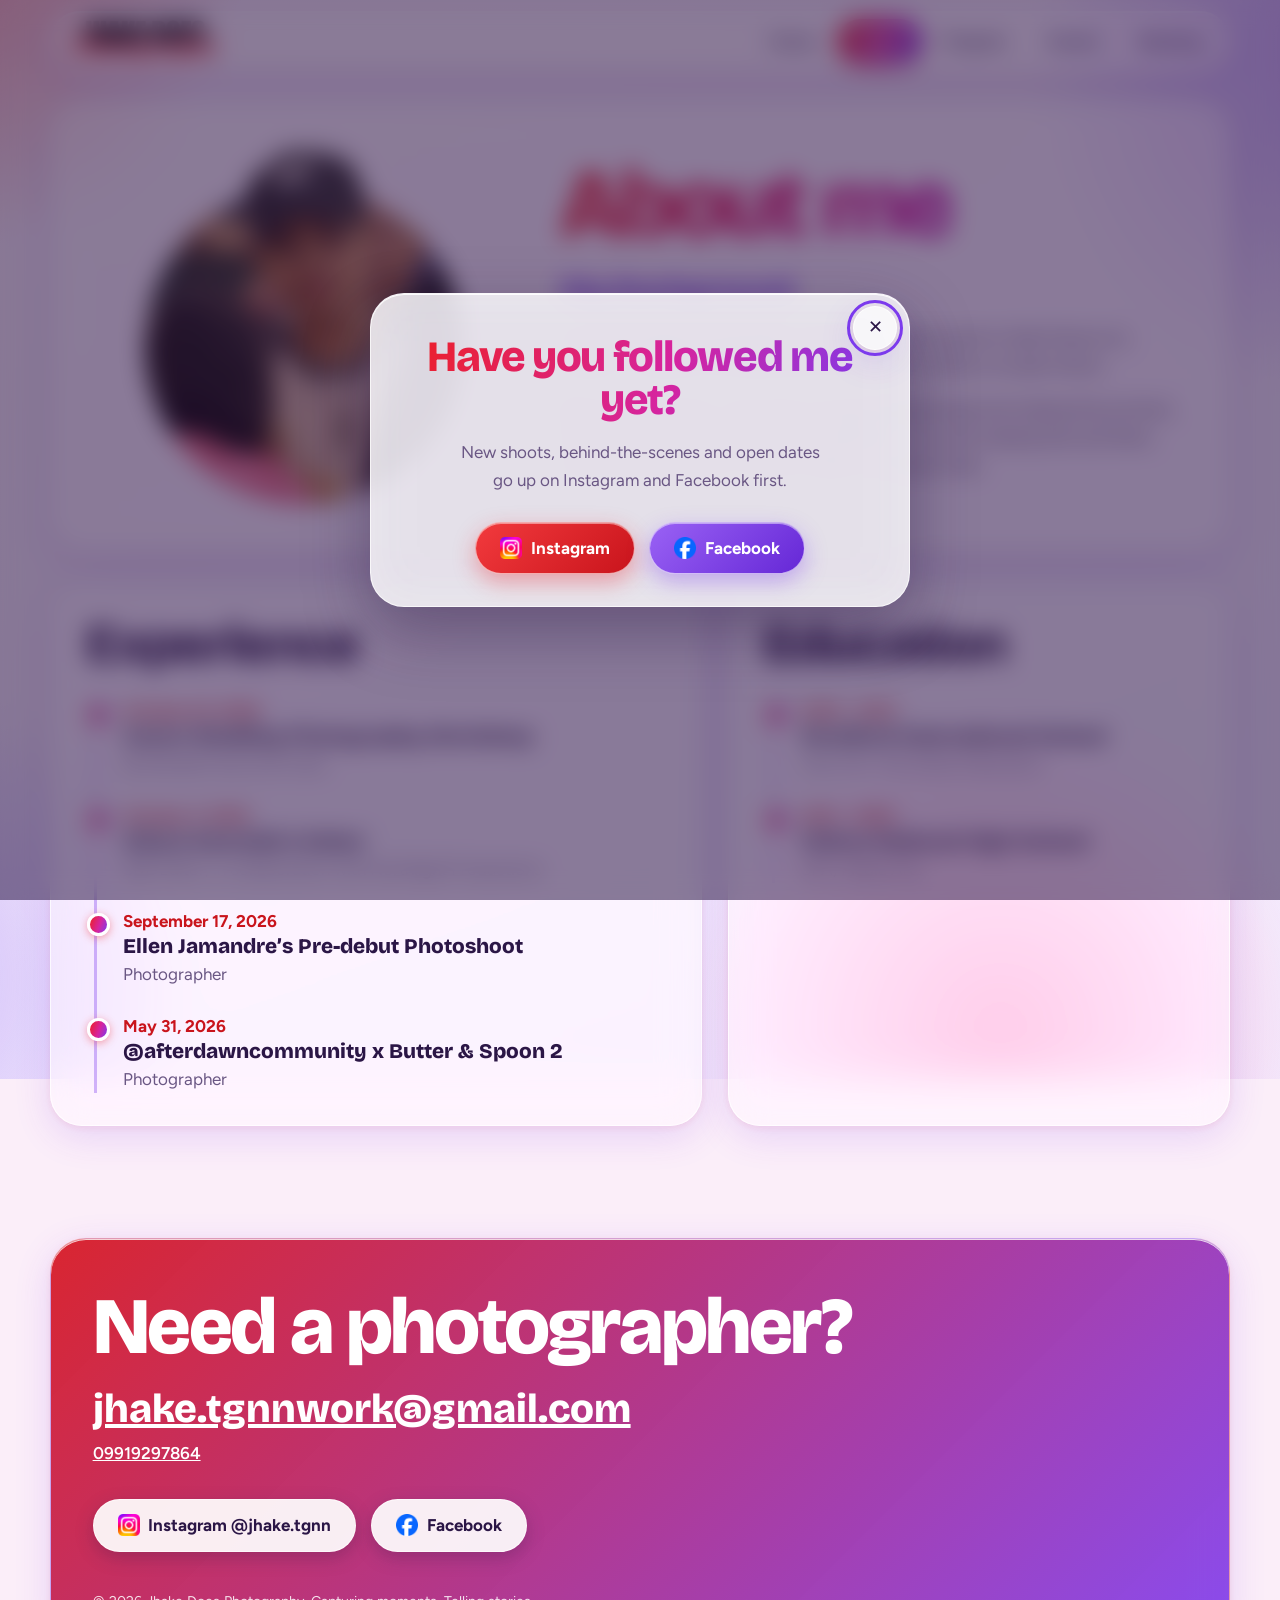
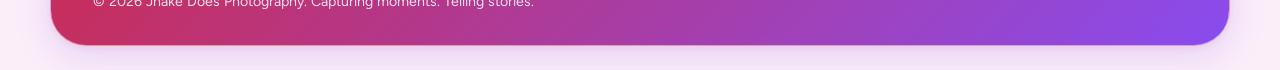
==== commit 88339d9d: "Feed highlights from their own folder and polish the pages. Highlights now live in images/highlights" ====
--- a/about.html
+++ b/about.html
@@ -30,6 +30,7 @@
 <body data-page="about">
 <div id="root"></div>
 <noscript><p style="padding:2rem">This site needs JavaScript turned on to show its content.</p></noscript>
+<script src="sound.js"></script>
 <script src="content.js"></script>
 <script src="app.js"></script>
 </body>
--- a/style.css
+++ b/style.css
@@ -9,12 +9,15 @@
 *{box-sizing:border-box;margin:0}
 html{scroll-behavior:smooth;scroll-padding-top:6rem;overflow-x:clip}
 body{background:#fbeef9;color:var(--ink);font:400 1.0625rem/1.65 "Figtree",system-ui,sans-serif;min-height:100vh}
-body::before{content:"";position:fixed;inset:0;z-index:-1;background:
+body::before{content:"";position:fixed;inset:-14vmax;z-index:-1;background:
   radial-gradient(42vmax 42vmax at 6% 8%,rgba(237,32,36,.42),transparent 62%),
   radial-gradient(46vmax 46vmax at 96% 18%,rgba(124,58,237,.46),transparent 62%),
   radial-gradient(40vmax 40vmax at 72% 96%,rgba(255,92,138,.38),transparent 62%),
   radial-gradient(38vmax 38vmax at 4% 92%,rgba(167,139,250,.5),transparent 62%),
-  linear-gradient(160deg,#fff2f3,#f2eaff)}
+  linear-gradient(160deg,#fff2f3,#f2eaff);
+  animation:bgdrift 90s ease-in-out infinite alternate}
+/* Transform only, so the browser moves one ready-made layer instead of repainting. */
+@keyframes bgdrift{from{transform:translate3d(-1.5%,-1%,0) scale(1.02)}to{transform:translate3d(1.5%,1%,0) scale(1.06)}}
 h1,h2,h3{font-family:"Bricolage Grotesque","Figtree",sans-serif;line-height:1;letter-spacing:-.03em;font-weight:800}
 h2{font-size:clamp(2.1rem,5vw,3.4rem)}
 img{display:block;max-width:100%}
@@ -78,6 +81,9 @@
 /* Sections and photo walls */
 .sec{padding:4.2rem 0 1rem}
 .masonry{columns:3 260px;column-gap:1.1rem;margin-top:1.8rem}
+/* Highlights run left to right, one row after another */
+.wall{display:grid;grid-template-columns:repeat(auto-fill,minmax(min(100%,250px),1fr));gap:1.1rem;margin-top:1.8rem;align-items:start}
+.wall .ph{margin:0}
 .ph{display:block;width:100%;margin:0 0 1.1rem;padding:6px;border:1px solid var(--glass-line);border-radius:24px;background:rgba(255,255,255,.5);box-shadow:var(--shadow);break-inside:avoid;cursor:zoom-in;overflow:hidden;transition:transform .2s,box-shadow .2s}
 .ph:hover{transform:translateY(-3px);box-shadow:0 16px 40px rgba(124,58,237,.26)}
 .ph img{width:100%;height:auto;border-radius:18px}
@@ -96,7 +102,7 @@
 /* About */
 .aboutTop{padding-top:1.5rem}
 .about{display:grid;grid-template-columns:.8fr 1.2fr;gap:3rem;align-items:center;padding:2.8rem;border-radius:36px}
-.avatar{width:min(100%,360px);aspect-ratio:1;object-fit:cover;border-radius:50%;border:6px solid rgba(255,255,255,.75);box-shadow:0 0 0 8px rgba(237,32,36,.18),0 18px 44px rgba(124,58,237,.3);margin-inline:auto}
+.avatar{width:min(100%,360px);aspect-ratio:1;object-fit:contain;margin-inline:auto}
 .about h1{font-size:clamp(3rem,8vw,6rem);margin-bottom:1rem;background:var(--grad);-webkit-background-clip:text;background-clip:text;color:transparent;padding-bottom:.06em}
 .h-sm{font-size:clamp(1.5rem,3vw,2rem);margin-bottom:1rem;color:var(--violet)}
 .about p{max-width:60ch;margin-bottom:1rem}
@@ -177,6 +183,7 @@
   .btns{flex-direction:column;align-items:stretch}
   .btn{width:100%}
   .masonry{columns:2 130px;column-gap:.7rem}
+  .wall{grid-template-columns:repeat(2,1fr);gap:.7rem}
   .ph{margin-bottom:.7rem;padding:4px;border-radius:18px}
   .ph img{border-radius:14px}
   .ph:hover{transform:none}
@@ -193,3 +200,67 @@
 @media (prefers-reduced-motion:reduce){
   *{animation:none!important;transition:none!important;scroll-behavior:auto}
 }
+
+/* Booking form */
+.form{display:grid;grid-template-columns:1fr 1fr;gap:1.1rem 1.4rem;padding:2.4rem;border-radius:36px}
+.form .full{grid-column:1/-1}
+.form label{display:block;font-weight:700;font-size:.95rem;margin-bottom:.35rem}
+.form label span{color:var(--red-d)}
+.form input,.form select,.form textarea{width:100%;min-height:48px;padding:.65rem .95rem;border:1px solid rgba(124,58,237,.22);border-radius:14px;background:rgba(255,255,255,.72);color:inherit;font:inherit;box-shadow:inset 0 1px 2px rgba(43,22,70,.06);transition:background .2s,box-shadow .2s}
+.form textarea{min-height:120px;resize:vertical;line-height:1.5}
+.form select{appearance:none;-webkit-appearance:none;background-image:linear-gradient(45deg,transparent 50%,var(--violet) 50%),linear-gradient(135deg,var(--violet) 50%,transparent 50%);background-position:calc(100% - 20px) 21px,calc(100% - 14px) 21px;background-size:6px 6px,6px 6px;background-repeat:no-repeat;padding-right:2.6rem}
+.form input:focus,.form select:focus,.form textarea:focus{outline:3px solid var(--violet);outline-offset:2px;background:#fff}
+.form [aria-invalid="true"]{border-color:var(--red);background:rgba(237,32,36,.07)}
+.form .btns{margin-top:.4rem;align-items:flex-start}
+button.btn{cursor:pointer;font-family:inherit;font-size:1rem}
+.err{font-size:.9rem;font-weight:600;line-height:1.4;color:var(--red-d);margin-top:.35rem}
+.err:empty{display:none}
+.done{padding:1.7rem;border-radius:26px;background:rgba(255,255,255,.62);border:1px solid var(--glass-line);box-shadow:var(--shadow)}
+.done h2{font-size:clamp(1.6rem,3vw,2.2rem)}
+.done p{margin-top:.7rem;max-width:60ch}
+.done .btns{margin-top:1.2rem}
+.hint{margin-top:1.4rem;color:var(--muted);font-size:.95rem;max-width:60ch}
+
+/* Availability calendar */
+.calbox{padding:2.4rem;border-radius:36px}
+.calhead{display:flex;align-items:flex-end;justify-content:space-between;gap:1rem;flex-wrap:wrap}
+.calhead h2{font-size:clamp(1.7rem,3.4vw,2.4rem)}
+.calmonth{margin-top:.45rem;font-weight:700;color:var(--violet)}
+.calnav{display:flex;gap:.5rem}
+.calnav button{width:46px;height:46px;border-radius:50%;border:1px solid rgba(255,255,255,.8);background:rgba(255,255,255,.7);color:var(--ink);font-size:1.4rem;line-height:1;cursor:pointer;box-shadow:var(--shadow);transition:background .2s,transform .15s}
+.calnav button:hover{background:#fff;transform:translateY(-2px)}
+.cal{display:grid;grid-template-columns:repeat(7,1fr);gap:.45rem;margin-top:1.6rem}
+.cal .wd{text-align:center;padding:.3rem 0;font-size:.78rem;font-weight:700;letter-spacing:.07em;text-transform:uppercase;color:var(--muted)}
+.cal .d{display:grid;place-items:center;aspect-ratio:1;border:1px solid rgba(255,255,255,.85);border-radius:15px;background:rgba(255,255,255,.6);color:var(--ink);font:600 1rem "Figtree",sans-serif;cursor:pointer;transition:transform .15s,background .15s,box-shadow .15s}
+.cal .d:hover:not(:disabled){transform:translateY(-2px);background:#fff;box-shadow:0 8px 18px rgba(124,58,237,.2)}
+.cal .d:disabled{cursor:not-allowed;color:rgba(43,22,70,.32);background:rgba(255,255,255,.22);border-color:rgba(255,255,255,.4);box-shadow:none}
+.cal .d.booked{background:repeating-linear-gradient(135deg,rgba(237,32,36,.16) 0 6px,rgba(255,255,255,.45) 6px 12px);color:var(--red-d);font-weight:700;text-decoration:line-through}
+.cal .d.today{box-shadow:inset 0 0 0 2px var(--violet)}
+.cal .d.sel{background:var(--grad);border-color:transparent;color:#fff;box-shadow:0 10px 22px rgba(237,32,36,.35)}
+.cal .pad{visibility:hidden}
+.legend{display:flex;flex-wrap:wrap;gap:1.3rem;margin-top:1.6rem;font-size:.95rem;color:var(--muted)}
+.legend span{display:inline-flex;align-items:center;gap:.5rem}
+.legend i{width:18px;height:18px;border-radius:6px;border:1px solid rgba(255,255,255,.85);background:rgba(255,255,255,.6)}
+.legend i.bk{background:repeating-linear-gradient(135deg,rgba(237,32,36,.18) 0 5px,rgba(255,255,255,.5) 5px 10px)}
+.legend i.td{background:transparent;box-shadow:inset 0 0 0 2px var(--violet)}
+@media (max-width:820px){
+  .form{grid-template-columns:1fr;padding:1.6rem;border-radius:28px}
+  .calbox{padding:1.5rem;border-radius:28px}
+  .cal{gap:.3rem}
+  .cal .d{border-radius:11px;font-size:.92rem}
+  .calhead{align-items:center}
+}
+
+/* First-visit follow prompt */
+.promo{position:fixed;inset:0;z-index:60;display:none;place-items:center;padding:1.2rem;background:rgba(43,22,70,.55);-webkit-backdrop-filter:blur(12px);backdrop-filter:blur(12px);opacity:0;transition:opacity .3s}
+.promo.on{display:grid;opacity:1}
+.promoBox{position:relative;width:min(540px,100%);padding:2.6rem 2rem 2rem;border-radius:34px;background:rgba(255,255,255,.84);border:1px solid var(--glass-line);box-shadow:0 24px 64px rgba(43,22,70,.4),inset 0 1px 0 rgba(255,255,255,.9);-webkit-backdrop-filter:blur(26px) saturate(180%);backdrop-filter:blur(26px) saturate(180%);text-align:center}
+.promoBox h2{font-size:clamp(1.8rem,4.6vw,2.7rem);background:var(--grad);-webkit-background-clip:text;background-clip:text;color:transparent;padding-bottom:.06em}
+.promoBox p{margin-top:.85rem;color:var(--muted);max-width:34ch;margin-inline:auto}
+.promoBox .btns{justify-content:center;margin-top:1.7rem}
+.promoX{position:absolute;top:.75rem;right:.75rem;width:44px;height:44px;border:1px solid rgba(255,255,255,.8);border-radius:50%;background:rgba(255,255,255,.72);color:var(--ink);font-size:1.1rem;line-height:1;cursor:pointer;box-shadow:var(--shadow);transition:background .2s,transform .15s}
+.promoX:hover{background:#fff;transform:rotate(90deg)}
+@media (max-width:560px){
+  .promoBox{padding:2.2rem 1.2rem 1.5rem;border-radius:28px}
+  .promoX{top:.55rem;right:.55rem}
+}
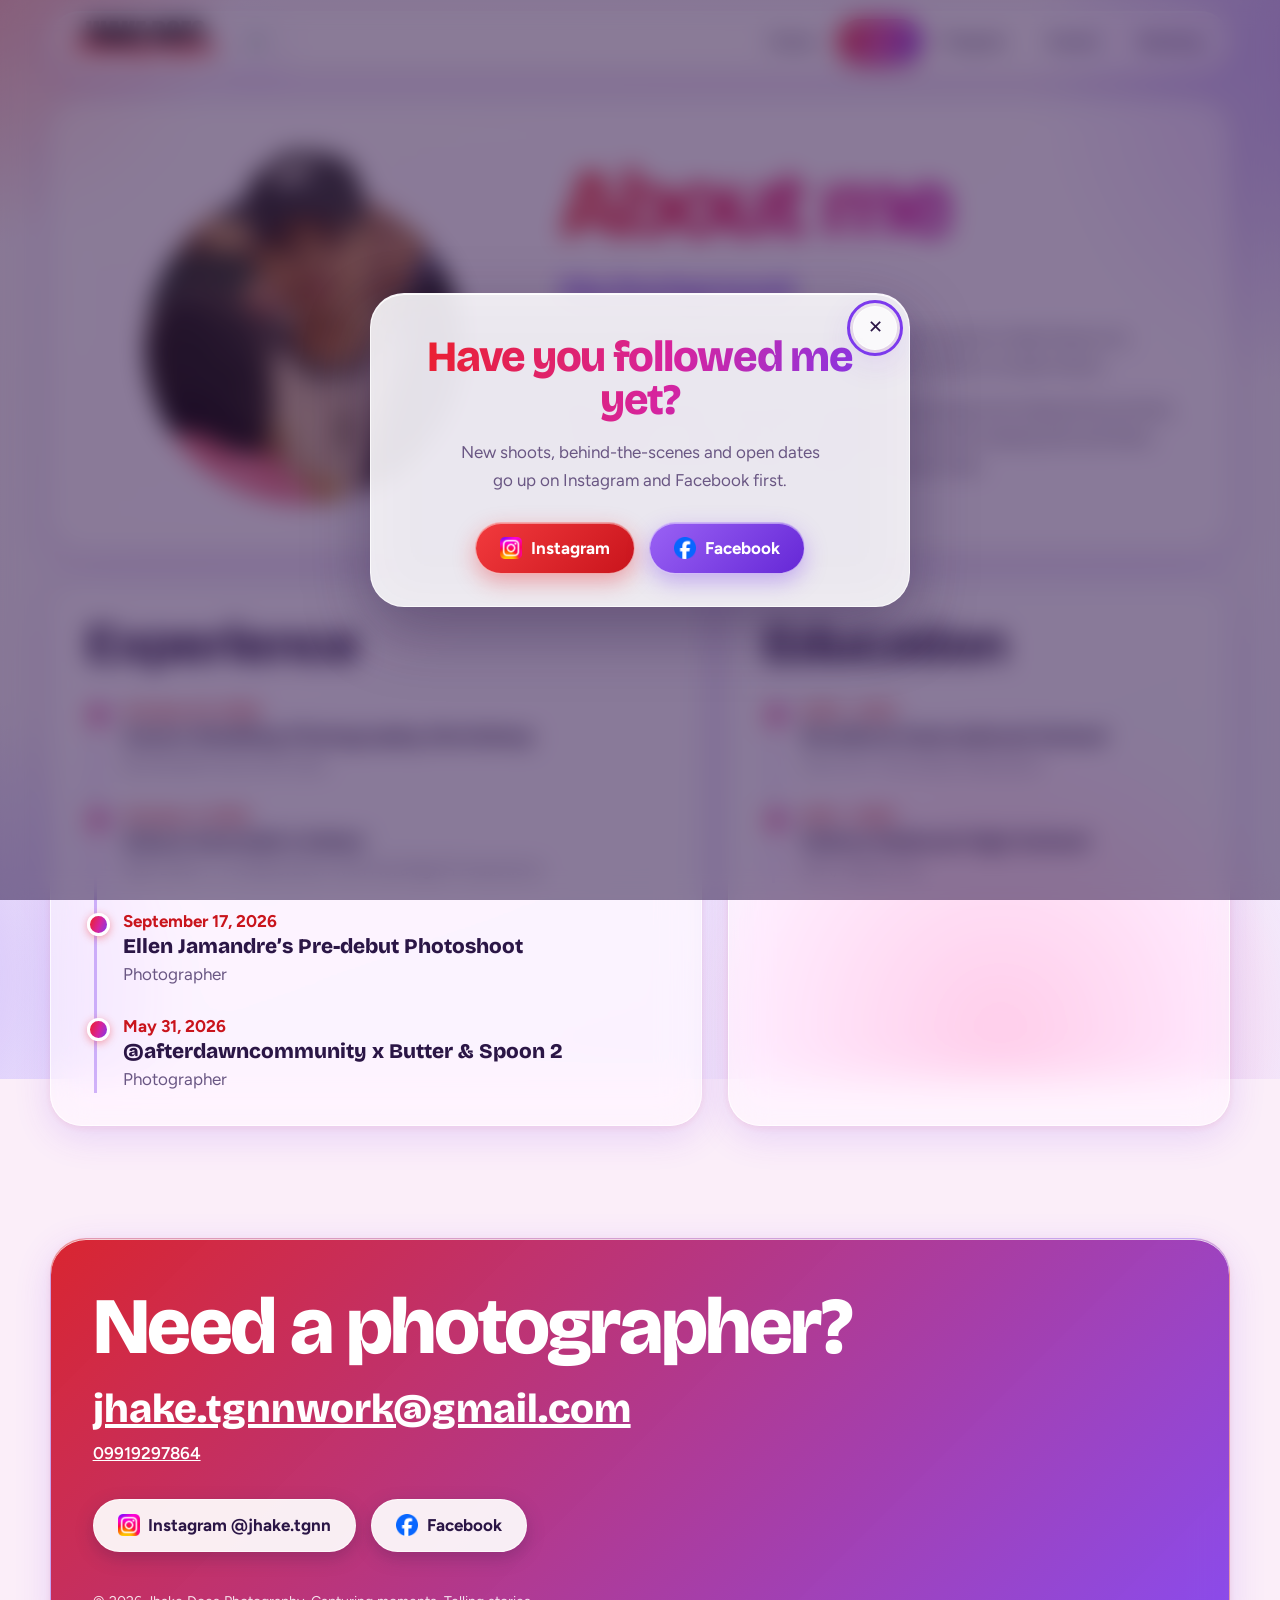
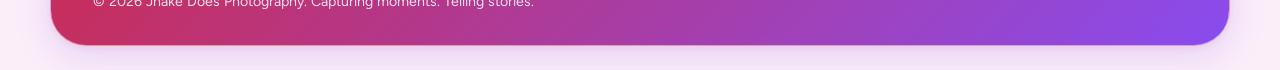
==== commit 6eafdac3: "Give the site a dark theme next to the light one. The first visit follows the device colour scheme, " ====
--- a/about.html
+++ b/about.html
@@ -26,6 +26,13 @@
 <link rel="preconnect" href="https://fonts.gstatic.com" crossorigin>
 <link href="https://fonts.googleapis.com/css2?family=Bricolage+Grotesque:opsz,wght@12..96,700;12..96,800&family=Figtree:wght@400;600;700&display=swap" rel="stylesheet">
 <link rel="stylesheet" href="style.css">
+<script>
+try {
+  var t = localStorage.getItem("shotbyjhake:theme");
+  if (t !== "light" && t !== "dark") t = matchMedia("(prefers-color-scheme: dark)").matches ? "dark" : "light";
+  document.documentElement.dataset.theme = t;
+} catch (e) {}
+</script>
 </head>
 <body data-page="about">
 <div id="root"></div>
--- a/style.css
+++ b/style.css
@@ -5,16 +5,31 @@
   --glass:rgba(255,255,255,.42); --glass-line:rgba(255,255,255,.72);
   --shadow:0 10px 36px rgba(124,58,237,.16),0 2px 8px rgba(237,32,36,.08);
   --grad:linear-gradient(110deg,var(--red) 0%,#d6249f 55%,var(--violet) 100%);
+  --surface:rgba(255,255,255,.55); --surface-2:rgba(255,255,255,.72); --panel:rgba(255,255,255,.88); --field:rgba(255,255,255,.72);
+  --page-bg:#fbeef9;
+  --glow-a:rgba(237,32,36,.42); --glow-b:rgba(124,58,237,.46); --glow-c:rgba(255,92,138,.38); --glow-d:rgba(167,139,250,.5);
+  --page-base:linear-gradient(160deg,#fff2f3,#f2eaff);
+}
+/* Dark mode: same layout, same accents, deeper surfaces */
+html[data-theme="dark"]{
+  --ink:#f3ecff; --muted:#b9a9d6;
+  --glass:rgba(30,20,52,.55); --glass-line:rgba(255,255,255,.14);
+  --shadow:0 12px 34px rgba(5,2,14,.6),0 2px 8px rgba(0,0,0,.4);
+  --surface:rgba(255,255,255,.07); --surface-2:rgba(255,255,255,.12); --panel:rgba(26,17,45,.94); --field:rgba(10,6,22,.6);
+  --page-bg:#0d0718;
+  --glow-a:rgba(237,32,36,.26); --glow-b:rgba(124,58,237,.36); --glow-c:rgba(255,92,138,.18); --glow-d:rgba(167,139,250,.22);
+  --page-base:linear-gradient(160deg,#140b26,#1d1236);
+  color-scheme:dark;
 }
 *{box-sizing:border-box;margin:0}
 html{scroll-behavior:smooth;scroll-padding-top:6rem;overflow-x:clip}
-body{background:#fbeef9;color:var(--ink);font:400 1.0625rem/1.65 "Figtree",system-ui,sans-serif;min-height:100vh}
+body{background:var(--page-bg);color:var(--ink);font:400 1.0625rem/1.65 "Figtree",system-ui,sans-serif;min-height:100vh}
 body::before{content:"";position:fixed;inset:-14vmax;z-index:-1;background:
-  radial-gradient(42vmax 42vmax at 6% 8%,rgba(237,32,36,.42),transparent 62%),
-  radial-gradient(46vmax 46vmax at 96% 18%,rgba(124,58,237,.46),transparent 62%),
-  radial-gradient(40vmax 40vmax at 72% 96%,rgba(255,92,138,.38),transparent 62%),
-  radial-gradient(38vmax 38vmax at 4% 92%,rgba(167,139,250,.5),transparent 62%),
-  linear-gradient(160deg,#fff2f3,#f2eaff);
+  radial-gradient(42vmax 42vmax at 6% 8%,var(--glow-a),transparent 62%),
+  radial-gradient(46vmax 46vmax at 96% 18%,var(--glow-b),transparent 62%),
+  radial-gradient(40vmax 40vmax at 72% 96%,var(--glow-c),transparent 62%),
+  radial-gradient(38vmax 38vmax at 4% 92%,var(--glow-d),transparent 62%),
+  var(--page-base);
   animation:bgdrift 90s ease-in-out infinite alternate}
 /* Transform only, so the browser moves one ready-made layer instead of repainting. */
 @keyframes bgdrift{from{transform:translate3d(-1.5%,-1%,0) scale(1.02)}to{transform:translate3d(1.5%,1%,0) scale(1.06)}}
@@ -40,15 +55,22 @@
 .logo{height:44px;width:auto}
 .nav ul{display:flex;gap:.25rem;list-style:none;padding:0;flex-wrap:wrap}
 .nav li a{display:flex;align-items:center;min-height:44px;padding:.3rem 1.1rem;border-radius:99px;font-weight:600;text-decoration:none;transition:background .2s,color .2s}
-.nav li a:hover{background:rgba(255,255,255,.7)}
+.nav li a:hover{background:var(--surface-2)}
 .nav li a[aria-current]{background:var(--grad);color:#fff;box-shadow:0 4px 14px rgba(237,32,36,.35)}
+/* Phones only: the tabs collapse behind this button */
+.menuBtn{display:none;width:44px;height:44px;padding:0;border:1px solid var(--glass-line);border-radius:50%;background:var(--surface-2);box-shadow:var(--shadow);cursor:pointer}
+.menuBtn span{display:block;width:18px;height:2px;margin:0 auto;border-radius:2px;background:var(--ink);transition:transform .2s,opacity .2s}
+.menuBtn span+span{margin-top:4px}
+.nav.open .menuBtn span:nth-child(1){transform:translateY(6px) rotate(45deg)}
+.nav.open .menuBtn span:nth-child(2){opacity:0}
+.nav.open .menuBtn span:nth-child(3){transform:translateY(-6px) rotate(-45deg)}
 
 /* Buttons */
 .btns{display:flex;flex-wrap:wrap;gap:.9rem;margin-top:2rem}
 .btn{display:inline-flex;align-items:center;justify-content:center;min-height:48px;padding:.7rem 1.5rem;border:1px solid rgba(255,255,255,.6);border-radius:99px;background:linear-gradient(135deg,#f23a3d,var(--red-d));color:#fff;font-weight:700;text-decoration:none;box-shadow:0 8px 22px rgba(237,32,36,.35),inset 0 1px 0 rgba(255,255,255,.45);transition:transform .18s,box-shadow .18s}
 .btn:hover{transform:translateY(-2px);box-shadow:0 12px 28px rgba(237,32,36,.42),inset 0 1px 0 rgba(255,255,255,.45)}
 .btn.alt{background:linear-gradient(135deg,#9a62f5,#6527d6);box-shadow:0 8px 22px rgba(124,58,237,.35),inset 0 1px 0 rgba(255,255,255,.45)}
-.btn.ghost{background:rgba(255,255,255,.55);color:var(--ink);box-shadow:var(--shadow);-webkit-backdrop-filter:blur(14px);backdrop-filter:blur(14px)}
+.btn.ghost{background:var(--surface);color:var(--ink);box-shadow:var(--shadow);-webkit-backdrop-filter:blur(14px);backdrop-filter:blur(14px)}
 .btn img{display:inline-block;margin-right:.55rem}
 
 /* Home hero */
@@ -56,7 +78,7 @@
 .hero h1{font-size:clamp(3.6rem,9.5vw,8rem);line-height:.92;padding-bottom:.08em}
 .lede{font:600 clamp(1.2rem,2.4vw,1.7rem)/1.3 "Bricolage Grotesque",sans-serif;margin-top:1.2rem;color:var(--ink)}
 .roles{display:flex;flex-wrap:wrap;gap:.6rem;margin-top:1.4rem}
-.roles span{padding:.25rem 1rem;border-radius:99px;font-weight:600;background:rgba(255,255,255,.5);border:1px solid var(--glass-line);box-shadow:var(--shadow);-webkit-backdrop-filter:blur(12px);backdrop-filter:blur(12px)}
+.roles span{padding:.25rem 1rem;border-radius:99px;font-weight:600;background:var(--surface);border:1px solid var(--glass-line);box-shadow:var(--shadow);-webkit-backdrop-filter:blur(12px);backdrop-filter:blur(12px)}
 .roles span:nth-child(1){color:var(--red-d)}
 .roles span:nth-child(2){color:var(--violet)}
 .roles span:nth-child(3){color:#c0207f}
@@ -81,10 +103,16 @@
 /* Sections and photo walls */
 .sec{padding:4.2rem 0 1rem}
 .masonry{columns:3 260px;column-gap:1.1rem;margin-top:1.8rem}
-/* Highlights run left to right, one row after another */
+/* Highlights: plain rows until the script places them, then Pinterest columns */
 .wall{display:grid;grid-template-columns:repeat(auto-fill,minmax(min(100%,250px),1fr));gap:1.1rem;margin-top:1.8rem;align-items:start}
 .wall .ph{margin:0}
-.ph{display:block;width:100%;margin:0 0 1.1rem;padding:6px;border:1px solid var(--glass-line);border-radius:24px;background:rgba(255,255,255,.5);box-shadow:var(--shadow);break-inside:avoid;cursor:zoom-in;overflow:hidden;transition:transform .2s,box-shadow .2s}
+.wall.pins{display:block;position:relative}
+/* Photos fade in once they have arrived */
+.ph img{opacity:0;transition:opacity .45s ease}
+.ph img.ready{opacity:1}
+.wall.pins .ph{position:absolute;top:0;left:0;margin:0;will-change:transform}
+.wall.pins .ph img{height:100%;object-fit:cover}
+.ph{display:block;width:100%;margin:0 0 1.1rem;padding:6px;border:1px solid var(--glass-line);border-radius:24px;background:var(--surface);box-shadow:var(--shadow);break-inside:avoid;cursor:zoom-in;overflow:hidden;transition:transform .2s,box-shadow .2s}
 .ph:hover{transform:translateY(-3px);box-shadow:0 16px 40px rgba(124,58,237,.26)}
 .ph img{width:100%;height:auto;border-radius:18px}
 .ph[hidden]{display:none}
@@ -148,7 +176,7 @@
 .lb{position:fixed;inset:0;z-index:50;display:none;place-items:center;padding:1rem;background:rgba(43,22,70,.66);-webkit-backdrop-filter:blur(14px);backdrop-filter:blur(14px)}
 .lb.on{display:grid}
 .lb img{max-width:min(94vw,1200px);max-height:88vh;border:6px solid rgba(255,255,255,.75);border-radius:22px;box-shadow:0 24px 60px rgba(0,0,0,.3)}
-.lb button{position:absolute;width:3rem;height:3rem;border:1px solid rgba(255,255,255,.7);border-radius:50%;background:rgba(255,255,255,.55);color:var(--ink);font-size:1.4rem;line-height:1;cursor:pointer;-webkit-backdrop-filter:blur(10px);backdrop-filter:blur(10px)}
+.lb button{position:absolute;width:3rem;height:3rem;border:1px solid rgba(255,255,255,.7);border-radius:50%;background:var(--surface);color:var(--ink);font-size:1.4rem;line-height:1;cursor:pointer;-webkit-backdrop-filter:blur(10px);backdrop-filter:blur(10px)}
 .lb .x{top:calc(1rem + env(safe-area-inset-top));right:1rem}
 .lb .p{left:1rem;top:50%}
 .lb .n{right:1rem;top:50%}
@@ -173,13 +201,14 @@
 @media (max-width:560px){
   body{font-size:1rem}
   .wrap,.marquee{width:calc(100% - 1.5rem)}
-  .nav .wrap{flex-direction:column;align-items:stretch;gap:.1rem;padding:.5rem .6rem .35rem;border-radius:28px}
-  .brand{justify-content:center}
-  .logo{height:38px}
-  .nav ul{flex-wrap:nowrap;justify-content:safe center;overflow-x:auto;padding:.2rem 0 .3rem;scrollbar-width:none}
-  .nav ul::-webkit-scrollbar{display:none}
-  .nav li{flex:0 0 auto}
-  .nav li a{padding:.3rem .95rem}
+  .nav .wrap{position:relative;flex-direction:row;flex-wrap:nowrap;align-items:center;justify-content:space-between;gap:.5rem;padding:.4rem .45rem .4rem .95rem;border-radius:999px}
+  .brand{flex:0 1 auto;min-width:0;justify-content:flex-start}
+  .logo{height:38px;width:auto;object-fit:contain}
+  .menuBtn{display:grid;place-items:center;flex:0 0 auto}
+  .nav ul{display:none;position:absolute;top:calc(100% + .45rem);right:0;left:auto;flex-direction:column;flex-wrap:nowrap;gap:.15rem;min-width:200px;padding:.5rem;border-radius:22px;background:var(--panel);border:1px solid var(--glass-line);box-shadow:0 16px 40px rgba(124,58,237,.24),inset 0 1px 0 rgba(255,255,255,.85);-webkit-backdrop-filter:blur(20px) saturate(170%);backdrop-filter:blur(20px) saturate(170%)}
+  .nav.open ul{display:flex}
+  .nav li{flex:1 1 auto}
+  .nav li a{padding:.55rem 1rem;border-radius:14px;white-space:nowrap}
   .btns{flex-direction:column;align-items:stretch}
   .btn{width:100%}
   .masonry{columns:2 130px;column-gap:.7rem}
@@ -206,7 +235,7 @@
 .form .full{grid-column:1/-1}
 .form label{display:block;font-weight:700;font-size:.95rem;margin-bottom:.35rem}
 .form label span{color:var(--red-d)}
-.form input,.form select,.form textarea{width:100%;min-height:48px;padding:.65rem .95rem;border:1px solid rgba(124,58,237,.22);border-radius:14px;background:rgba(255,255,255,.72);color:inherit;font:inherit;box-shadow:inset 0 1px 2px rgba(43,22,70,.06);transition:background .2s,box-shadow .2s}
+.form input,.form select,.form textarea{width:100%;min-height:48px;padding:.65rem .95rem;border:1px solid rgba(124,58,237,.22);border-radius:14px;background:var(--field);color:inherit;font:inherit;box-shadow:inset 0 1px 2px rgba(43,22,70,.06);transition:background .2s,box-shadow .2s}
 .form textarea{min-height:120px;resize:vertical;line-height:1.5}
 .form select{appearance:none;-webkit-appearance:none;background-image:linear-gradient(45deg,transparent 50%,var(--violet) 50%),linear-gradient(135deg,var(--violet) 50%,transparent 50%);background-position:calc(100% - 20px) 21px,calc(100% - 14px) 21px;background-size:6px 6px,6px 6px;background-repeat:no-repeat;padding-right:2.6rem}
 .form input:focus,.form select:focus,.form textarea:focus{outline:3px solid var(--violet);outline-offset:2px;background:#fff}
@@ -215,11 +244,17 @@
 button.btn{cursor:pointer;font-family:inherit;font-size:1rem}
 .err{font-size:.9rem;font-weight:600;line-height:1.4;color:var(--red-d);margin-top:.35rem}
 .err:empty{display:none}
-.done{padding:1.7rem;border-radius:26px;background:rgba(255,255,255,.62);border:1px solid var(--glass-line);box-shadow:var(--shadow)}
+.done{padding:1.7rem;border-radius:26px;background:var(--surface);border:1px solid var(--glass-line);box-shadow:var(--shadow)}
 .done h2{font-size:clamp(1.6rem,3vw,2.2rem)}
 .done p{margin-top:.7rem;max-width:60ch}
 .done .btns{margin-top:1.2rem}
 .hint{margin-top:1.4rem;color:var(--muted);font-size:.95rem;max-width:60ch}
+/* Other ways to book */
+.talk{padding:2.6rem 2rem;border-radius:36px;text-align:center}
+.talk h2{font-size:clamp(1.7rem,3.6vw,2.5rem)}
+.talk p{margin-top:.7rem;max-width:46ch;margin-inline:auto;color:var(--muted)}
+.talk .btns{justify-content:center}
+@media (max-width:560px){ .talk{padding:1.8rem 1.2rem;border-radius:28px} }
 
 /* Availability calendar */
 .calbox{padding:2.4rem;border-radius:36px}
@@ -227,11 +262,11 @@
 .calhead h2{font-size:clamp(1.7rem,3.4vw,2.4rem)}
 .calmonth{margin-top:.45rem;font-weight:700;color:var(--violet)}
 .calnav{display:flex;gap:.5rem}
-.calnav button{width:46px;height:46px;border-radius:50%;border:1px solid rgba(255,255,255,.8);background:rgba(255,255,255,.7);color:var(--ink);font-size:1.4rem;line-height:1;cursor:pointer;box-shadow:var(--shadow);transition:background .2s,transform .15s}
+.calnav button{width:46px;height:46px;border-radius:50%;border:1px solid var(--glass-line);background:var(--surface-2);color:var(--ink);font-size:1.4rem;line-height:1;cursor:pointer;box-shadow:var(--shadow);transition:background .2s,transform .15s}
 .calnav button:hover{background:#fff;transform:translateY(-2px)}
 .cal{display:grid;grid-template-columns:repeat(7,1fr);gap:.45rem;margin-top:1.6rem}
 .cal .wd{text-align:center;padding:.3rem 0;font-size:.78rem;font-weight:700;letter-spacing:.07em;text-transform:uppercase;color:var(--muted)}
-.cal .d{display:grid;place-items:center;aspect-ratio:1;border:1px solid rgba(255,255,255,.85);border-radius:15px;background:rgba(255,255,255,.6);color:var(--ink);font:600 1rem "Figtree",sans-serif;cursor:pointer;transition:transform .15s,background .15s,box-shadow .15s}
+.cal .d{display:grid;place-items:center;aspect-ratio:1;border:1px solid var(--glass-line);border-radius:15px;background:var(--surface-2);color:var(--ink);font:600 1rem "Figtree",sans-serif;cursor:pointer;transition:transform .15s,background .15s,box-shadow .15s}
 .cal .d:hover:not(:disabled){transform:translateY(-2px);background:#fff;box-shadow:0 8px 18px rgba(124,58,237,.2)}
 .cal .d:disabled{cursor:not-allowed;color:rgba(43,22,70,.32);background:rgba(255,255,255,.22);border-color:rgba(255,255,255,.4);box-shadow:none}
 .cal .d.booked{background:repeating-linear-gradient(135deg,rgba(237,32,36,.16) 0 6px,rgba(255,255,255,.45) 6px 12px);color:var(--red-d);font-weight:700;text-decoration:line-through}
@@ -240,7 +275,7 @@
 .cal .pad{visibility:hidden}
 .legend{display:flex;flex-wrap:wrap;gap:1.3rem;margin-top:1.6rem;font-size:.95rem;color:var(--muted)}
 .legend span{display:inline-flex;align-items:center;gap:.5rem}
-.legend i{width:18px;height:18px;border-radius:6px;border:1px solid rgba(255,255,255,.85);background:rgba(255,255,255,.6)}
+.legend i{width:18px;height:18px;border-radius:6px;border:1px solid var(--glass-line);background:var(--surface-2)}
 .legend i.bk{background:repeating-linear-gradient(135deg,rgba(237,32,36,.18) 0 5px,rgba(255,255,255,.5) 5px 10px)}
 .legend i.td{background:transparent;box-shadow:inset 0 0 0 2px var(--violet)}
 @media (max-width:820px){
@@ -254,13 +289,32 @@
 /* First-visit follow prompt */
 .promo{position:fixed;inset:0;z-index:60;display:none;place-items:center;padding:1.2rem;background:rgba(43,22,70,.55);-webkit-backdrop-filter:blur(12px);backdrop-filter:blur(12px);opacity:0;transition:opacity .3s}
 .promo.on{display:grid;opacity:1}
-.promoBox{position:relative;width:min(540px,100%);padding:2.6rem 2rem 2rem;border-radius:34px;background:rgba(255,255,255,.84);border:1px solid var(--glass-line);box-shadow:0 24px 64px rgba(43,22,70,.4),inset 0 1px 0 rgba(255,255,255,.9);-webkit-backdrop-filter:blur(26px) saturate(180%);backdrop-filter:blur(26px) saturate(180%);text-align:center}
+.promoBox{position:relative;width:min(540px,100%);padding:2.6rem 2rem 2rem;border-radius:34px;background:var(--panel);border:1px solid var(--glass-line);box-shadow:0 24px 64px rgba(43,22,70,.4),inset 0 1px 0 rgba(255,255,255,.9);-webkit-backdrop-filter:blur(26px) saturate(180%);backdrop-filter:blur(26px) saturate(180%);text-align:center}
 .promoBox h2{font-size:clamp(1.8rem,4.6vw,2.7rem);background:var(--grad);-webkit-background-clip:text;background-clip:text;color:transparent;padding-bottom:.06em}
 .promoBox p{margin-top:.85rem;color:var(--muted);max-width:34ch;margin-inline:auto}
 .promoBox .btns{justify-content:center;margin-top:1.7rem}
-.promoX{position:absolute;top:.75rem;right:.75rem;width:44px;height:44px;border:1px solid rgba(255,255,255,.8);border-radius:50%;background:rgba(255,255,255,.72);color:var(--ink);font-size:1.1rem;line-height:1;cursor:pointer;box-shadow:var(--shadow);transition:background .2s,transform .15s}
+.promoX{position:absolute;top:.75rem;right:.75rem;width:44px;height:44px;border:1px solid var(--glass-line);border-radius:50%;background:var(--surface-2);color:var(--ink);font-size:1.1rem;line-height:1;cursor:pointer;box-shadow:var(--shadow);transition:background .2s,transform .15s}
 .promoX:hover{background:#fff;transform:rotate(90deg)}
 @media (max-width:560px){
   .promoBox{padding:2.2rem 1.2rem 1.5rem;border-radius:28px}
   .promoX{top:.55rem;right:.55rem}
 }
+
+/* Light / dark switch, sitting right of the logo */
+.themeBtn{display:grid;place-items:center;flex:0 0 auto;width:40px;height:40px;margin-right:auto;padding:0;border:1px solid var(--glass-line);border-radius:50%;background:var(--surface-2);color:var(--ink);box-shadow:var(--shadow);cursor:pointer;transition:background .2s,transform .15s}
+.themeBtn:hover{transform:translateY(-1px)}
+.themeBtn svg{width:19px;height:19px;fill:none;stroke:currentColor;stroke-width:1.9;stroke-linecap:round}
+.themeBtn .moon{display:none}
+html[data-theme="dark"] .themeBtn .sun{display:none}
+html[data-theme="dark"] .themeBtn .moon{display:block}
+
+/* Dark mode fixes for the few pieces that are not driven by a variable */
+html[data-theme="dark"] .form input:focus,html[data-theme="dark"] .form select:focus,html[data-theme="dark"] .form textarea:focus{background:var(--panel)}
+html[data-theme="dark"] .cal .d:hover:not(:disabled){background:var(--surface-2)}
+html[data-theme="dark"] .cal .d:disabled{color:rgba(243,236,255,.3);background:rgba(255,255,255,.03);border-color:rgba(255,255,255,.08)}
+html[data-theme="dark"] .cal .d.booked{background:repeating-linear-gradient(135deg,rgba(237,32,36,.3) 0 6px,rgba(255,255,255,.07) 6px 12px);color:#ff9b9e}
+html[data-theme="dark"] .legend i.bk{background:repeating-linear-gradient(135deg,rgba(237,32,36,.32) 0 5px,rgba(255,255,255,.08) 5px 10px)}
+html[data-theme="dark"] .foot .btn,html[data-theme="dark"] .foot .btn.alt{background:rgba(255,255,255,.92);color:#2b1646}
+html[data-theme="dark"] .promoX:hover,html[data-theme="dark"] .menuBtn:hover,html[data-theme="dark"] .calnav button:hover{background:rgba(255,255,255,.2)}
+/* Browsers without backdrop blur get an opaque card, so keep it dark too */
+html[data-theme="dark"] .glass,html[data-theme="dark"] .nav .wrap,html[data-theme="dark"] .marquee,html[data-theme="dark"] .feat,html[data-theme="dark"] .story .wrap,html[data-theme="dark"] .aboutTop .wrap,html[data-theme="dark"] .two>div{background:var(--glass)}
